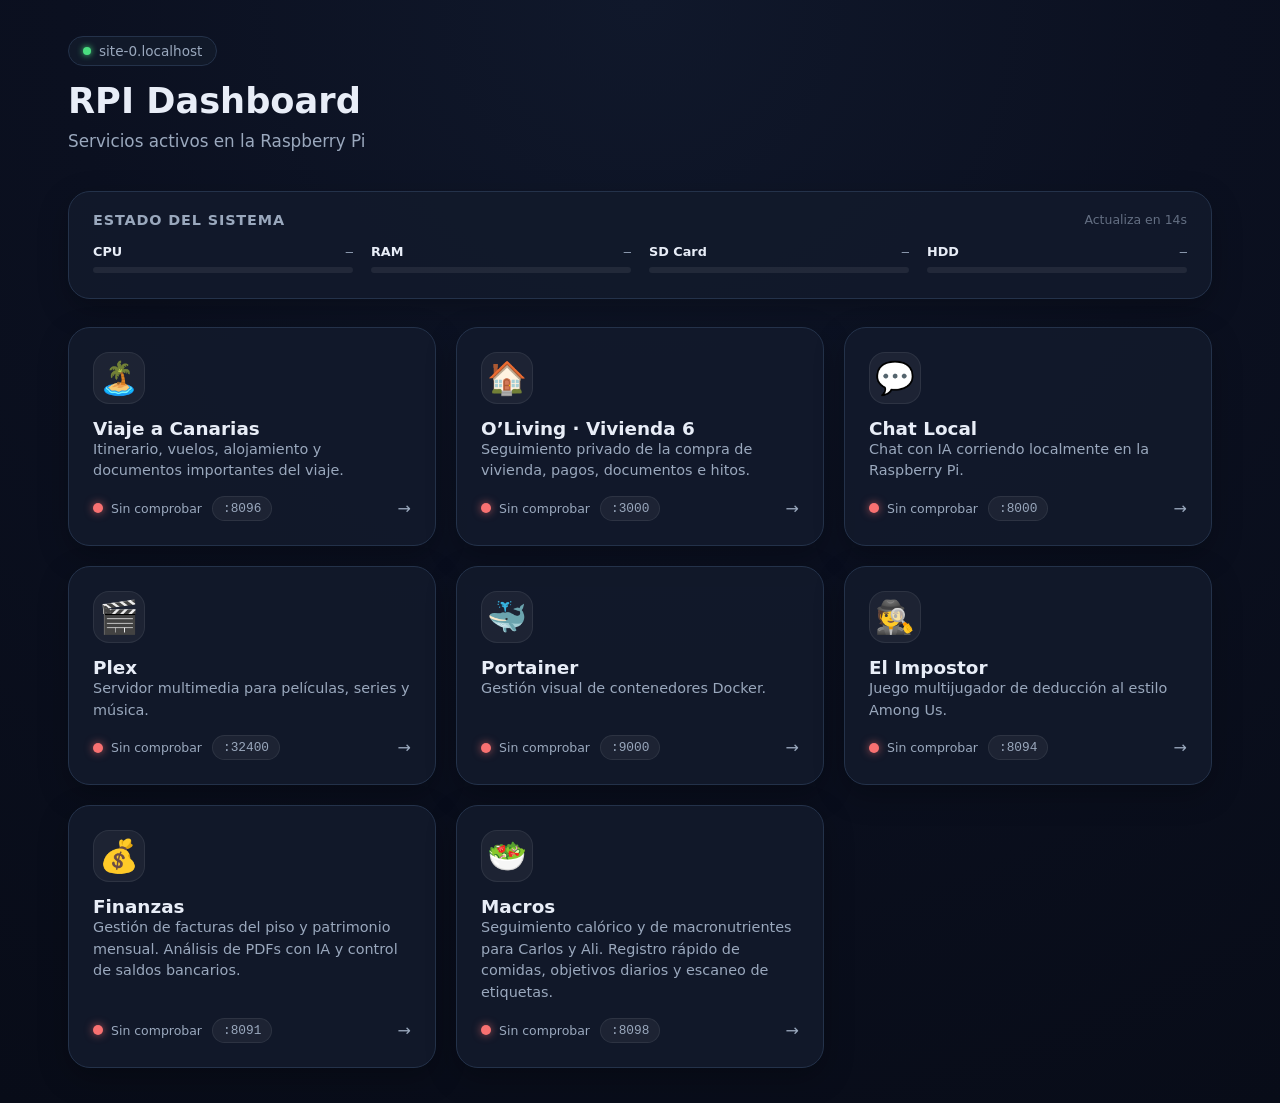
==== index.html @ f301beff "Serve GitHub Pages from root index" ====
<!DOCTYPE html>
<html lang="es">
<head>
    <meta charset="UTF-8">
    <meta name="viewport" content="width=device-width, initial-scale=1.0">
    <meta name="description" content="Panel de servicios de Raspberry Pi">
    <title>RPI Dashboard</title>
    <style>
        * { box-sizing: border-box; margin: 0; padding: 0; }

        :root {
            --bg: #0b1020;
            --panel: #121a2b;
            --border: #24324a;
            --text: #e8edf7;
            --muted: #9aa8bd;
            --shadow: 0 10px 30px rgba(0,0,0,0.25);
            --hover-border: #3d5a80;
        }

        html, body {
            min-height: 100vh;
            background: radial-gradient(circle at top, #10182b 0%, #0b1020 45%, #080c18 100%);
            color: var(--text);
            font-family: Inter, system-ui, -apple-system, BlinkMacSystemFont, "Segoe UI", sans-serif;
        }

        .container {
            max-width: 1200px;
            margin: 0 auto;
            padding: 36px 28px;
        }

        header {
            margin-bottom: 40px;
        }

        header h1 {
            font-size: 2.2rem;
            line-height: 1.1;
        }

        header p {
            margin-top: 10px;
            color: var(--muted);
            font-size: 1.05rem;
        }

        .rpi-badge {
            display: inline-flex;
            align-items: center;
            gap: 8px;
            margin-bottom: 16px;
            background: rgba(18,26,43,0.9);
            border: 1px solid var(--border);
            border-radius: 999px;
            padding: 6px 14px;
            font-size: 0.85rem;
            color: var(--muted);
        }

        .dot {
            width: 8px;
            height: 8px;
            border-radius: 50%;
            background: #4ade80;
            box-shadow: 0 0 6px #4ade80;
        }

        .grid {
            display: grid;
            grid-template-columns: repeat(3, 1fr);
            gap: 20px;
        }

        a.card {
            display: flex;
            flex-direction: column;
            gap: 14px;
            padding: 24px;
            background: rgba(18,26,43,0.92);
            border: 1px solid var(--border);
            border-radius: 22px;
            box-shadow: var(--shadow);
            text-decoration: none;
            color: inherit;
            transition: border-color 0.2s ease, transform 0.15s ease, box-shadow 0.2s ease;
        }

        a.card:hover {
            border-color: var(--hover-border);
            transform: translateY(-3px);
            box-shadow: 0 16px 40px rgba(0,0,0,0.35);
        }

        .card-icon {
            font-size: 2rem;
            width: 52px;
            height: 52px;
            display: flex;
            align-items: center;
            justify-content: center;
            border-radius: 16px;
            background: rgba(255,255,255,0.05);
            border: 1px solid rgba(255,255,255,0.07);
        }

        .card-title {
            font-size: 1.15rem;
            font-weight: 700;
        }

        .card-desc {
            font-size: 0.9rem;
            color: var(--muted);
            line-height: 1.5;
        }

        .card-footer {
            margin-top: auto;
            display: flex;
            align-items: center;
            justify-content: space-between;
        }

        .card-meta {
            display: flex;
            align-items: center;
            gap: 10px;
        }

        .service-status {
            display: inline-flex;
            align-items: center;
            gap: 8px;
            font-size: 0.78rem;
            color: var(--muted);
        }

        .service-status-dot {
            width: 10px;
            height: 10px;
            border-radius: 50%;
            background: #f87171;
            box-shadow: 0 0 8px rgba(248,113,113,0.7);
            transition: background 0.2s ease, box-shadow 0.2s ease;
        }

        .service-status.running .service-status-dot {
            background: #4ade80;
            box-shadow: 0 0 8px rgba(74,222,128,0.75);
        }

        .service-status.running .service-status-text {
            color: #b9fbcf;
        }

        .port {
            font-size: 0.8rem;
            color: var(--muted);
            background: rgba(255,255,255,0.05);
            border: 1px solid rgba(255,255,255,0.07);
            border-radius: 999px;
            padding: 4px 10px;
            font-family: monospace;
        }

        .arrow {
            color: var(--muted);
            font-size: 1rem;
            transition: transform 0.2s ease, color 0.2s ease;
        }

        a.card:hover .arrow {
            transform: translateX(4px);
            color: var(--text);
        }

        @media (max-width: 900px) {
            .grid { grid-template-columns: repeat(2, 1fr); }
        }

        @media (max-width: 560px) {
            .grid { grid-template-columns: 1fr; }
            .container { padding: 20px 16px; }
        }

        /* ── System monitor ── */
        .monitor {
            background: rgba(18,26,43,0.92);
            border: 1px solid var(--border);
            border-radius: 22px;
            padding: 20px 24px;
            margin-bottom: 28px;
            box-shadow: var(--shadow);
        }

        .monitor-header {
            display: flex;
            align-items: center;
            justify-content: space-between;
            margin-bottom: 16px;
        }

        .monitor-title {
            font-size: 0.9rem;
            font-weight: 600;
            color: var(--muted);
            text-transform: uppercase;
            letter-spacing: 0.06em;
        }

        .monitor-refresh {
            font-size: 0.78rem;
            color: var(--muted);
            opacity: 0.6;
        }

        .monitor-grid {
            display: grid;
            grid-template-columns: repeat(4, 1fr);
            gap: 18px;
        }

        @media (max-width: 900px) {
            .monitor-grid { grid-template-columns: repeat(2, 1fr); }
        }

        @media (max-width: 560px) {
            .monitor-grid { grid-template-columns: 1fr; }
        }

        .metric-label {
            display: flex;
            justify-content: space-between;
            align-items: baseline;
            font-size: 0.8rem;
            color: var(--muted);
            margin-bottom: 7px;
        }

        .metric-name {
            font-weight: 600;
            color: var(--text);
        }

        .metric-value {
            font-size: 0.75rem;
            font-family: monospace;
            color: var(--muted);
        }

        .bar {
            height: 6px;
            background: rgba(255,255,255,0.07);
            border-radius: 999px;
            overflow: hidden;
        }

        .bar-fill {
            height: 100%;
            width: 0%;
            border-radius: 999px;
            background: #4ade80;
            transition: width 0.6s ease, background 0.4s ease;
        }

        .metric-sub {
            font-size: 0.72rem;
            color: var(--muted);
            opacity: 0.55;
            margin-top: 5px;
            font-family: monospace;
        }
    </style>
</head>
<body>
<div class="container">

    <header>
        <div class="rpi-badge">
            <span class="dot"></span>
            192.168.0.87
        </div>
        <h1>RPI Dashboard</h1>
        <p>Servicios activos en la Raspberry Pi</p>
    </header>

    <section class="monitor">
        <div class="monitor-header">
            <span class="monitor-title">Estado del sistema</span>
            <span class="monitor-refresh" id="refreshLabel">Cargando…</span>
        </div>
        <div class="monitor-grid">
            <div class="metric">
                <div class="metric-label">
                    <span class="metric-name">CPU</span>
                    <span class="metric-value" id="cpuVal">—</span>
                </div>
                <div class="bar"><div class="bar-fill" id="cpuBar"></div></div>
            </div>
            <div class="metric">
                <div class="metric-label">
                    <span class="metric-name">RAM</span>
                    <span class="metric-value" id="ramVal">—</span>
                </div>
                <div class="bar"><div class="bar-fill" id="ramBar"></div></div>
                <div class="metric-sub" id="ramSub"></div>
            </div>
            <div class="metric">
                <div class="metric-label">
                    <span class="metric-name">SD Card</span>
                    <span class="metric-value" id="sdVal">—</span>
                </div>
                <div class="bar"><div class="bar-fill" id="sdBar"></div></div>
                <div class="metric-sub" id="sdSub"></div>
            </div>
            <div class="metric">
                <div class="metric-label">
                    <span class="metric-name">HDD</span>
                    <span class="metric-value" id="hddVal">—</span>
                </div>
                <div class="bar"><div class="bar-fill" id="hddBar"></div></div>
                <div class="metric-sub" id="hddSub"></div>
            </div>
        </div>
    </section>

    <div class="grid">

        <a class="card" href="http://192.168.0.87:8096" target="_blank" rel="noopener" data-service="canarias-viaje">
            <div class="card-icon">🏝️</div>
            <div>
                <div class="card-title">Viaje a Canarias</div>
                <div class="card-desc">Itinerario, vuelos, alojamiento y documentos importantes del viaje.</div>
            </div>
            <div class="card-footer">
                <div class="card-meta">
                    <span class="service-status" data-service-indicator>
                        <span class="service-status-dot"></span>
                        <span class="service-status-text">Sin comprobar</span>
                    </span>
                    <span class="port">:8096</span>
                </div>
                <span class="arrow">→</span>
            </div>
        </a>

        <a class="card" href="http://192.168.0.87:3000" target="_blank" rel="noopener" data-service="tracking-casa">
            <div class="card-icon">🏠</div>
            <div>
                <div class="card-title">O’Living · Vivienda 6</div>
                <div class="card-desc">Seguimiento privado de la compra de vivienda, pagos, documentos e hitos.</div>
            </div>
            <div class="card-footer">
                <div class="card-meta">
                    <span class="service-status" data-service-indicator>
                        <span class="service-status-dot"></span>
                        <span class="service-status-text">Sin comprobar</span>
                    </span>
                    <span class="port">:3000</span>
                </div>
                <span class="arrow">→</span>
            </div>
        </a>

<a class="card" href="http://192.168.0.87:8000" target="_blank" rel="noopener" data-service="chat-local">
            <div class="card-icon">💬</div>
            <div>
                <div class="card-title">Chat Local</div>
                <div class="card-desc">Chat con IA corriendo localmente en la Raspberry Pi.</div>
            </div>
            <div class="card-footer">
                <div class="card-meta">
                    <span class="service-status" data-service-indicator>
                        <span class="service-status-dot"></span>
                        <span class="service-status-text">Sin comprobar</span>
                    </span>
                    <span class="port">:8000</span>
                </div>
                <span class="arrow">→</span>
            </div>
        </a>

        <a class="card" href="http://192.168.0.87:32400/web" target="_blank" rel="noopener" data-service="plex">
            <div class="card-icon">🎬</div>
            <div>
                <div class="card-title">Plex</div>
                <div class="card-desc">Servidor multimedia para películas, series y música.</div>
            </div>
            <div class="card-footer">
                <div class="card-meta">
                    <span class="service-status" data-service-indicator>
                        <span class="service-status-dot"></span>
                        <span class="service-status-text">Sin comprobar</span>
                    </span>
                    <span class="port">:32400</span>
                </div>
                <span class="arrow">→</span>
            </div>
        </a>

        <a class="card" href="http://192.168.0.87:9000" target="_blank" rel="noopener" data-service="portainer">
            <div class="card-icon">🐳</div>
            <div>
                <div class="card-title">Portainer</div>
                <div class="card-desc">Gestión visual de contenedores Docker.</div>
            </div>
            <div class="card-footer">
                <div class="card-meta">
                    <span class="service-status" data-service-indicator>
                        <span class="service-status-dot"></span>
                        <span class="service-status-text">Sin comprobar</span>
                    </span>
                    <span class="port">:9000</span>
                </div>
                <span class="arrow">→</span>
            </div>
        </a>

        <a class="card" href="http://192.168.0.87:8094" target="_blank" rel="noopener" data-service="impostor">
            <div class="card-icon">🕵️</div>
            <div>
                <div class="card-title">El Impostor</div>
                <div class="card-desc">Juego multijugador de deducción al estilo Among Us.</div>
            </div>
            <div class="card-footer">
                <div class="card-meta">
                    <span class="service-status" data-service-indicator>
                        <span class="service-status-dot"></span>
                        <span class="service-status-text">Sin comprobar</span>
                    </span>
                    <span class="port">:8094</span>
                </div>
                <span class="arrow">→</span>
            </div>
        </a>

        <a class="card" href="http://192.168.0.87:8091" target="_blank" rel="noopener" data-service="finanzas">
            <div class="card-icon">💰</div>
            <div>
                <div class="card-title">Finanzas</div>
                <div class="card-desc">Gestión de facturas del piso y patrimonio mensual. Análisis de PDFs con IA y control de saldos bancarios.</div>
            </div>
            <div class="card-footer">
                <div class="card-meta">
                    <span class="service-status" data-service-indicator>
                        <span class="service-status-dot"></span>
                        <span class="service-status-text">Sin comprobar</span>
                    </span>
                    <span class="port">:8091</span>
                </div>
                <span class="arrow">→</span>
            </div>
        </a>

        <a class="card" href="http://192.168.0.87:8098" target="_blank" rel="noopener" data-service="macros">
            <div class="card-icon">🥗</div>
            <div>
                <div class="card-title">Macros</div>
                <div class="card-desc">Seguimiento calórico y de macronutrientes para Carlos y Ali. Registro rápido de comidas, objetivos diarios y escaneo de etiquetas.</div>
            </div>
            <div class="card-footer">
                <div class="card-meta">
                    <span class="service-status" data-service-indicator>
                        <span class="service-status-dot"></span>
                        <span class="service-status-text">Sin comprobar</span>
                    </span>
                    <span class="port">:8098</span>
                </div>
                <span class="arrow">→</span>
            </div>
        </a>

    </div>
</div>

<script>
    // Los href de las tarjetas llevan la IP local fija; al entrar por otro host
    // (Tailscale 100.x, *.ts.net, dominio local) se reescriben con ese host
    // para que los enlaces funcionen también desde fuera de casa.
    const LOCAL_IP = '192.168.0.87';
    if (location.hostname !== LOCAL_IP) {
        document.querySelectorAll('a.card[href*="' + LOCAL_IP + '"]').forEach(a => {
            const url = new URL(a.href);
            url.hostname = location.hostname;
            a.href = url.toString();
        });
        const badge = document.querySelector('.rpi-badge');
        if (badge) badge.lastChild.textContent = '\n            ' + location.hostname + '\n        ';
    }

    const INTERVAL = 15000;
    let countdown = INTERVAL / 1000;

    function fmt(bytes) {
        const gb = bytes / 1073741824;
        return gb >= 1 ? gb.toFixed(1) + ' GB' : (bytes / 1048576).toFixed(0) + ' MB';
    }

    function color(pct) {
        if (pct >= 85) return '#f87171';
        if (pct >= 65) return '#fbbf24';
        return '#4ade80';
    }

    function setBar(barId, pct) {
        const el = document.getElementById(barId);
        el.style.width = pct + '%';
        el.style.background = color(pct);
    }

    function setText(id, text) {
        document.getElementById(id).textContent = text;
    }

    function setServiceStatuses(services) {
        document.querySelectorAll('[data-service]').forEach(card => {
            const serviceName = card.dataset.service;
            const indicator = card.querySelector('[data-service-indicator]');
            const text = indicator.querySelector('.service-status-text');
            const state = services?.[serviceName];

            indicator.classList.remove('running');

            if (!state || !state.available) {
                text.textContent = 'No desplegado';
                return;
            }

            if (state.running) {
                indicator.classList.add('running');
                text.textContent = 'Activo';
            } else {
                text.textContent = 'Parado';
            }
        });
    }

    async function fetchMetrics() {
        try {
            const res = await fetch('/api/metrics');
            if (!res.ok) throw new Error('HTTP ' + res.status);
            const d = await res.json();

            setBar('cpuBar', d.cpu_percent);
            setText('cpuVal', d.cpu_percent.toFixed(1) + '%');

            setBar('ramBar', d.ram.percent);
            setText('ramVal', d.ram.percent.toFixed(1) + '%');
            setText('ramSub', fmt(d.ram.used) + ' / ' + fmt(d.ram.total));

            setBar('sdBar', d.disk_sd.percent);
            setText('sdVal', d.disk_sd.percent.toFixed(1) + '%');
            setText('sdSub', fmt(d.disk_sd.used) + ' / ' + fmt(d.disk_sd.total));

            if (d.disk_hdd) {
                setBar('hddBar', d.disk_hdd.percent);
                setText('hddVal', d.disk_hdd.percent.toFixed(1) + '%');
                setText('hddSub', fmt(d.disk_hdd.used) + ' / ' + fmt(d.disk_hdd.total));
            } else {
                setText('hddVal', 'N/A');
            }

            setServiceStatuses(d.services);

            countdown = INTERVAL / 1000;
        } catch (e) {
            setText('refreshLabel', 'Error al obtener métricas');
        }
    }

    fetchMetrics();
    setInterval(fetchMetrics, INTERVAL);

    setInterval(() => {
        if (countdown > 0) {
            countdown--;
            document.getElementById('refreshLabel').textContent =
                'Actualiza en ' + countdown + 's';
        }
    }, 1000);
</script>
</body>
</html>
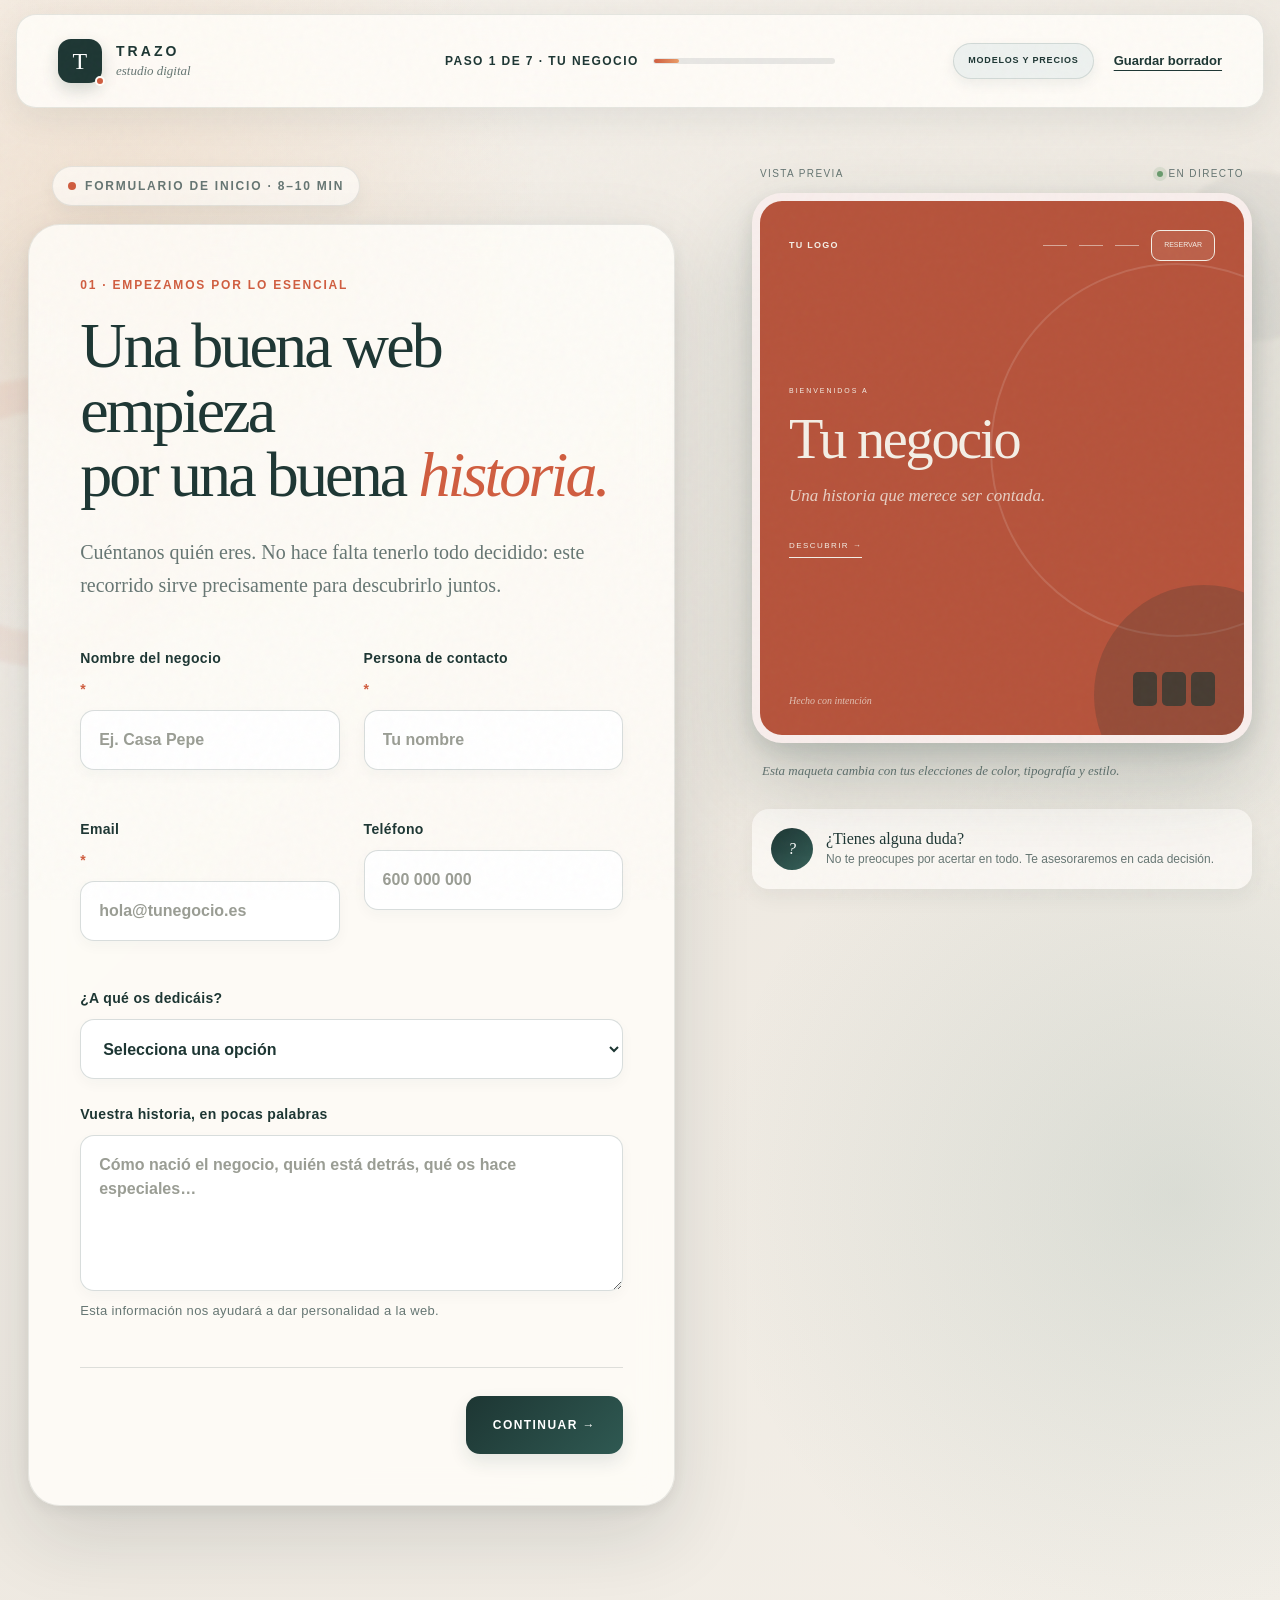
==== commit 63cc350d: "Publica formulario Trazo para GitHub Pages" ====
--- a/index.html
+++ b/index.html
@@ -1,585 +1,284 @@
-<!DOCTYPE html>
+<!doctype html>
 <html lang="es">
-<head>
-    <meta charset="UTF-8">
-    <meta name="viewport" content="width=device-width, initial-scale=1.0">
-    <meta name="description" content="Panel de servicios de Raspberry Pi">
-    <title>RPI Dashboard</title>
-    <style>
-        * { box-sizing: border-box; margin: 0; padding: 0; }
-
-        :root {
-            --bg: #0b1020;
-            --panel: #121a2b;
-            --border: #24324a;
-            --text: #e8edf7;
-            --muted: #9aa8bd;
-            --shadow: 0 10px 30px rgba(0,0,0,0.25);
-            --hover-border: #3d5a80;
-        }
-
-        html, body {
-            min-height: 100vh;
-            background: radial-gradient(circle at top, #10182b 0%, #0b1020 45%, #080c18 100%);
-            color: var(--text);
-            font-family: Inter, system-ui, -apple-system, BlinkMacSystemFont, "Segoe UI", sans-serif;
-        }
-
-        .container {
-            max-width: 1200px;
-            margin: 0 auto;
-            padding: 36px 28px;
-        }
-
-        header {
-            margin-bottom: 40px;
-        }
-
-        header h1 {
-            font-size: 2.2rem;
-            line-height: 1.1;
-        }
-
-        header p {
-            margin-top: 10px;
-            color: var(--muted);
-            font-size: 1.05rem;
-        }
-
-        .rpi-badge {
-            display: inline-flex;
-            align-items: center;
-            gap: 8px;
-            margin-bottom: 16px;
-            background: rgba(18,26,43,0.9);
-            border: 1px solid var(--border);
-            border-radius: 999px;
-            padding: 6px 14px;
-            font-size: 0.85rem;
-            color: var(--muted);
-        }
-
-        .dot {
-            width: 8px;
-            height: 8px;
-            border-radius: 50%;
-            background: #4ade80;
-            box-shadow: 0 0 6px #4ade80;
-        }
-
-        .grid {
-            display: grid;
-            grid-template-columns: repeat(3, 1fr);
-            gap: 20px;
-        }
-
-        a.card {
-            display: flex;
-            flex-direction: column;
-            gap: 14px;
-            padding: 24px;
-            background: rgba(18,26,43,0.92);
-            border: 1px solid var(--border);
-            border-radius: 22px;
-            box-shadow: var(--shadow);
-            text-decoration: none;
-            color: inherit;
-            transition: border-color 0.2s ease, transform 0.15s ease, box-shadow 0.2s ease;
-        }
-
-        a.card:hover {
-            border-color: var(--hover-border);
-            transform: translateY(-3px);
-            box-shadow: 0 16px 40px rgba(0,0,0,0.35);
-        }
-
-        .card-icon {
-            font-size: 2rem;
-            width: 52px;
-            height: 52px;
-            display: flex;
-            align-items: center;
-            justify-content: center;
-            border-radius: 16px;
-            background: rgba(255,255,255,0.05);
-            border: 1px solid rgba(255,255,255,0.07);
-        }
-
-        .card-title {
-            font-size: 1.15rem;
-            font-weight: 700;
-        }
-
-        .card-desc {
-            font-size: 0.9rem;
-            color: var(--muted);
-            line-height: 1.5;
-        }
-
-        .card-footer {
-            margin-top: auto;
-            display: flex;
-            align-items: center;
-            justify-content: space-between;
-        }
-
-        .card-meta {
-            display: flex;
-            align-items: center;
-            gap: 10px;
-        }
-
-        .service-status {
-            display: inline-flex;
-            align-items: center;
-            gap: 8px;
-            font-size: 0.78rem;
-            color: var(--muted);
-        }
-
-        .service-status-dot {
-            width: 10px;
-            height: 10px;
-            border-radius: 50%;
-            background: #f87171;
-            box-shadow: 0 0 8px rgba(248,113,113,0.7);
-            transition: background 0.2s ease, box-shadow 0.2s ease;
-        }
-
-        .service-status.running .service-status-dot {
-            background: #4ade80;
-            box-shadow: 0 0 8px rgba(74,222,128,0.75);
-        }
-
-        .service-status.running .service-status-text {
-            color: #b9fbcf;
-        }
-
-        .port {
-            font-size: 0.8rem;
-            color: var(--muted);
-            background: rgba(255,255,255,0.05);
-            border: 1px solid rgba(255,255,255,0.07);
-            border-radius: 999px;
-            padding: 4px 10px;
-            font-family: monospace;
-        }
-
-        .arrow {
-            color: var(--muted);
-            font-size: 1rem;
-            transition: transform 0.2s ease, color 0.2s ease;
-        }
-
-        a.card:hover .arrow {
-            transform: translateX(4px);
-            color: var(--text);
-        }
-
-        @media (max-width: 900px) {
-            .grid { grid-template-columns: repeat(2, 1fr); }
-        }
-
-        @media (max-width: 560px) {
-            .grid { grid-template-columns: 1fr; }
-            .container { padding: 20px 16px; }
-        }
-
-        /* ── System monitor ── */
-        .monitor {
-            background: rgba(18,26,43,0.92);
-            border: 1px solid var(--border);
-            border-radius: 22px;
-            padding: 20px 24px;
-            margin-bottom: 28px;
-            box-shadow: var(--shadow);
-        }
-
-        .monitor-header {
-            display: flex;
-            align-items: center;
-            justify-content: space-between;
-            margin-bottom: 16px;
-        }
-
-        .monitor-title {
-            font-size: 0.9rem;
-            font-weight: 600;
-            color: var(--muted);
-            text-transform: uppercase;
-            letter-spacing: 0.06em;
-        }
-
-        .monitor-refresh {
-            font-size: 0.78rem;
-            color: var(--muted);
-            opacity: 0.6;
-        }
-
-        .monitor-grid {
-            display: grid;
-            grid-template-columns: repeat(4, 1fr);
-            gap: 18px;
-        }
-
-        @media (max-width: 900px) {
-            .monitor-grid { grid-template-columns: repeat(2, 1fr); }
-        }
-
-        @media (max-width: 560px) {
-            .monitor-grid { grid-template-columns: 1fr; }
-        }
-
-        .metric-label {
-            display: flex;
-            justify-content: space-between;
-            align-items: baseline;
-            font-size: 0.8rem;
-            color: var(--muted);
-            margin-bottom: 7px;
-        }
-
-        .metric-name {
-            font-weight: 600;
-            color: var(--text);
-        }
-
-        .metric-value {
-            font-size: 0.75rem;
-            font-family: monospace;
-            color: var(--muted);
-        }
-
-        .bar {
-            height: 6px;
-            background: rgba(255,255,255,0.07);
-            border-radius: 999px;
-            overflow: hidden;
-        }
-
-        .bar-fill {
-            height: 100%;
-            width: 0%;
-            border-radius: 999px;
-            background: #4ade80;
-            transition: width 0.6s ease, background 0.4s ease;
-        }
-
-        .metric-sub {
-            font-size: 0.72rem;
-            color: var(--muted);
-            opacity: 0.55;
-            margin-top: 5px;
-            font-family: monospace;
-        }
-    </style>
-</head>
-<body>
-<div class="container">
-
-    <header>
-        <div class="rpi-badge">
-            <span class="dot"></span>
-            192.168.0.87
-        </div>
-        <h1>RPI Dashboard</h1>
-        <p>Servicios activos en la Raspberry Pi</p>
+  <head>
+    <meta charset="utf-8" />
+    <meta name="viewport" content="width=device-width, initial-scale=1" />
+    <meta name="theme-color" content="#f4efe6" />
+    <title>Cuéntanos tu idea — Formulario de inicio</title>
+    <meta name="description" content="Un breve recorrido para definir juntos la web de tu negocio." />
+    <link rel="icon" href="./assets/favicon.svg" type="image/svg+xml" />
+    <link rel="stylesheet" href="./assets/styles.css" />
+  </head>
+  <body data-submit-endpoint="">
+    <div class="paper-grain" aria-hidden="true"></div>
+    <header class="topbar">
+      <a class="brand" href="./" aria-label="Trazo, inicio">
+        <span class="brand-mark">T<span></span></span>
+        <span><strong>TRAZO</strong><small>estudio digital</small></span>
+      </a>
+      <div class="top-progress" aria-label="Progreso del formulario">
+        <span id="progressLabel">Paso 1 de 7</span>
+        <div class="progress-track"><span id="progressBar"></span></div>
+      </div>
+      <div class="top-actions">
+        <a class="models-link" href="./modelos/" target="_blank" rel="noopener">Modelos y precios</a>
+        <button class="text-button" id="saveDraft" type="button">Guardar borrador</button>
+      </div>
     </header>
 
-    <section class="monitor">
-        <div class="monitor-header">
-            <span class="monitor-title">Estado del sistema</span>
-            <span class="monitor-refresh" id="refreshLabel">Cargando…</span>
-        </div>
-        <div class="monitor-grid">
-            <div class="metric">
-                <div class="metric-label">
-                    <span class="metric-name">CPU</span>
-                    <span class="metric-value" id="cpuVal">—</span>
-                </div>
-                <div class="bar"><div class="bar-fill" id="cpuBar"></div></div>
+    <main class="shell">
+      <section class="form-column">
+        <div class="intro-tag"><i></i> Formulario de inicio · 8–10 min</div>
+        <form id="briefForm" novalidate>
+          <section class="step active" data-step="0" data-name="Tu negocio">
+            <p class="eyebrow">01 · Empezamos por lo esencial</p>
+            <h1>Una buena web empieza<br />por una buena <em>historia.</em></h1>
+            <p class="lead">Cuéntanos quién eres. No hace falta tenerlo todo decidido: este recorrido sirve precisamente para descubrirlo juntos.</p>
+
+            <div class="field-grid two">
+              <label class="field">Nombre del negocio <b>*</b>
+                <input name="businessName" autocomplete="organization" required placeholder="Ej. Casa Pepe" />
+              </label>
+              <label class="field">Persona de contacto <b>*</b>
+                <input name="contactName" autocomplete="name" required placeholder="Tu nombre" />
+              </label>
+              <label class="field">Email <b>*</b>
+                <input name="email" type="email" autocomplete="email" required placeholder="hola@tunegocio.es" />
+              </label>
+              <label class="field">Teléfono
+                <input name="phone" type="tel" autocomplete="tel" placeholder="600 000 000" />
+              </label>
             </div>
-            <div class="metric">
-                <div class="metric-label">
-                    <span class="metric-name">RAM</span>
-                    <span class="metric-value" id="ramVal">—</span>
-                </div>
-                <div class="bar"><div class="bar-fill" id="ramBar"></div></div>
-                <div class="metric-sub" id="ramSub"></div>
+            <label class="field">¿A qué os dedicáis?
+              <select name="businessType">
+                <option value="">Selecciona una opción</option>
+                <option>Restaurante o bar</option><option>Comercio</option><option>Servicios profesionales</option>
+                <option>Alojamiento o turismo</option><option>Salud y bienestar</option><option>Otro</option>
+              </select>
+            </label>
+            <label class="field">Vuestra historia, en pocas palabras
+              <textarea name="story" rows="5" placeholder="Cómo nació el negocio, quién está detrás, qué os hace especiales…"></textarea>
+              <small>Esta información nos ayudará a dar personalidad a la web.</small>
+            </label>
+          </section>
+
+          <section class="step" data-step="1" data-name="Identidad">
+            <p class="eyebrow">02 · Identidad visual</p>
+            <h2>Que se vea tan vuestro<br />como se <em>siente.</em></h2>
+            <p class="lead">Partimos de lo que ya tenéis o creamos una identidad desde cero.</p>
+
+            <fieldset>
+              <legend>¿Tenéis logo?</legend>
+              <div class="choice-grid three">
+                <label class="choice-card"><input type="radio" name="logoStatus" value="Sí, ya tenemos logo" /><span class="choice-index">A</span><strong>Sí, ya lo tenemos</strong><small>Os enviaremos los archivos</small></label>
+                <label class="choice-card"><input type="radio" name="logoStatus" value="Necesitamos uno a medida" /><span class="choice-index">B</span><strong>Necesitamos uno</strong><small>Queremos hacerlo a medida</small></label>
+                <label class="choice-card"><input type="radio" name="logoStatus" value="No estamos seguros" /><span class="choice-index">C</span><strong>No lo sabemos</strong><small>Preferimos asesoramiento</small></label>
+              </div>
+            </fieldset>
+            <label class="upload-box" for="logoFiles">
+              <span class="upload-symbol">↥</span>
+              <span><strong>Arrastra o selecciona tu logo</strong><small>PNG, JPG, SVG o PDF · máx. 10 MB</small></span>
+              <input id="logoFiles" name="logoFiles" type="file" accept=".png,.jpg,.jpeg,.webp,.svg,.pdf" multiple />
+            </label>
+            <div class="file-list" id="logoFileList"></div>
+
+            <fieldset>
+              <legend>¿Cómo elegimos los colores?</legend>
+              <div class="choice-grid three compact">
+                <label class="choice-card palette-choice"><input type="radio" name="paletteMode" value="Usar los colores del negocio" /><span class="palette-dots"><i class="terracotta"></i><i class="ink"></i><i class="cream"></i></span><strong>Los que ya usamos</strong></label>
+                <label class="choice-card palette-choice"><input type="radio" name="paletteMode" value="Crear una paleta nueva" /><span class="palette-dots"><i class="olive"></i><i class="peach"></i><i class="sand"></i></span><strong>Una paleta nueva</strong></label>
+                <label class="choice-card palette-choice"><input type="radio" name="paletteMode" value="Necesitamos asesoramiento" /><span class="palette-dots"><i class="blue"></i><i class="sky"></i><i class="white"></i></span><strong>Quiero asesoramiento</strong></label>
+              </div>
+            </fieldset>
+            <div class="color-row">
+              <label>Color principal <input type="color" name="primaryColor" value="#b6533b" /></label>
+              <label>Color secundario <input type="color" name="secondaryColor" value="#25352f" /></label>
+              <span class="hint">Puedes probarlos ahora; luego los afinaremos juntos.</span>
             </div>
-            <div class="metric">
-                <div class="metric-label">
-                    <span class="metric-name">SD Card</span>
-                    <span class="metric-value" id="sdVal">—</span>
-                </div>
-                <div class="bar"><div class="bar-fill" id="sdBar"></div></div>
-                <div class="metric-sub" id="sdSub"></div>
+          </section>
+
+          <section class="step" data-step="2" data-name="Estilo">
+            <p class="eyebrow">03 · Dirección creativa</p>
+            <h2>¿Qué estilo habla<br />vuestro <em>idioma?</em></h2>
+            <p class="lead">Elige hasta tres. Puedes mezclar: “moderna y cálida” es una dirección estupenda.</p>
+            <fieldset>
+              <legend class="sr-only">Estilos visuales</legend>
+              <div class="style-grid" id="styleGrid">
+                <label class="style-card modern"><input type="checkbox" name="styles" value="Moderna" /><span class="style-art"><i></i><b></b></span><strong>Moderna</strong><small>Limpia, actual, dinámica</small></label>
+                <label class="style-card elegant"><input type="checkbox" name="styles" value="Elegante" /><span class="style-art"><i>Ag</i></span><strong>Elegante</strong><small>Refinada, serena, cuidada</small></label>
+                <label class="style-card classic"><input type="checkbox" name="styles" value="Clásica" /><span class="style-art"><i>EST.</i><b>1998</b></span><strong>Clásica</strong><small>Tradición y confianza</small></label>
+                <label class="style-card minimal"><input type="checkbox" name="styles" value="Minimalista" /><span class="style-art"><i></i></span><strong>Minimalista</strong><small>Esencial, aireada, precisa</small></label>
+                <label class="style-card casual"><input type="checkbox" name="styles" value="Informal" /><span class="style-art"><i>¡hola!</i></span><strong>Informal</strong><small>Cercana, alegre, espontánea</small></label>
+                <label class="style-card rustic"><input type="checkbox" name="styles" value="Artesanal" /><span class="style-art"><i>hecho</i><b>a mano</b></span><strong>Artesanal</strong><small>Natural, humana, auténtica</small></label>
+              </div>
+            </fieldset>
+            <label class="field">¿Tienes webs de referencia?
+              <textarea name="references" rows="4" placeholder="Pega aquí enlaces o cuéntanos qué te gusta de otras webs…"></textarea>
+            </label>
+            <fieldset>
+              <legend>Tipografía preferida</legend>
+              <div class="type-choices">
+                <label><input type="radio" name="typography" value="Con carácter / serif" /><span class="serif">Aa</span><strong>Con carácter</strong><small>Editorial y expresiva</small></label>
+                <label><input type="radio" name="typography" value="Limpia / sans serif" /><span class="sans">Aa</span><strong>Limpia</strong><small>Actual y directa</small></label>
+                <label><input type="radio" name="typography" value="Manuscrita / cercana" /><span class="script">Aa</span><strong>Manuscrita</strong><small>Cercana y personal</small></label>
+                <label><input type="radio" name="typography" value="Prefiero asesoramiento" /><span class="mixed">A<span>a</span></span><strong>Asesoradme</strong><small>Elegiremos la adecuada</small></label>
+              </div>
+            </fieldset>
+          </section>
+
+          <section class="step" data-step="3" data-name="Contenido">
+            <p class="eyebrow">04 · Arquitectura de la web</p>
+            <h2>¿Qué espacios necesita<br />vuestra <em>web?</em></h2>
+            <p class="lead">Selecciona todos los que puedan ser útiles. Después ordenaremos y simplificaremos la estructura.</p>
+            <fieldset>
+              <legend>Secciones principales</legend>
+              <div class="check-list" id="sectionsList">
+                <label><input type="checkbox" name="sections" value="Inicio" checked /><span>Inicio</span><small>La puerta de entrada</small></label>
+                <label><input type="checkbox" name="sections" value="Quiénes somos" /><span>Quiénes somos</span><small>Historia y equipo</small></label>
+                <label><input type="checkbox" name="sections" value="Servicios" /><span>Servicios</span><small>Lo que ofrecéis</small></label>
+                <label><input type="checkbox" name="sections" value="Carta o menú" /><span>Carta o menú</span><small>Oferta gastronómica</small></label>
+                <label><input type="checkbox" name="sections" value="Catálogo de productos" /><span>Catálogo</span><small>Productos sin compra</small></label>
+                <label><input type="checkbox" name="sections" value="Tienda online" /><span>Tienda online</span><small>Venta y pagos</small></label>
+                <label><input type="checkbox" name="sections" value="Reservas" /><span>Reservas</span><small>Mesa, cita o estancia</small></label>
+                <label><input type="checkbox" name="sections" value="Pedidos online" /><span>Pedidos online</span><small>Recogida o reparto</small></label>
+                <label><input type="checkbox" name="sections" value="Galería de imágenes" /><span>Galería</span><small>Fotos del espacio</small></label>
+                <label><input type="checkbox" name="sections" value="Opiniones de clientes" /><span>Opiniones</span><small>Reseñas destacadas</small></label>
+                <label><input type="checkbox" name="sections" value="Promociones" /><span>Promociones</span><small>Ofertas puntuales</small></label>
+                <label><input type="checkbox" name="sections" value="Eventos" /><span>Eventos</span><small>Agenda y celebraciones</small></label>
+                <label><input type="checkbox" name="sections" value="Preguntas frecuentes" /><span>Preguntas frecuentes</span><small>Resolver dudas</small></label>
+                <label><input type="checkbox" name="sections" value="Blog o noticias" /><span>Blog o noticias</span><small>Contenido y novedades</small></label>
+                <label><input type="checkbox" name="sections" value="Contacto" checked /><span>Contacto</span><small>Mapa y datos</small></label>
+              </div>
+            </fieldset>
+
+            <fieldset>
+              <legend>Fotografías para la web</legend>
+              <div class="choice-grid three">
+                <label class="choice-card"><input type="radio" name="photosStatus" value="Tenemos fotos propias" /><span class="choice-index">01</span><strong>Tenemos fotos</strong><small>Listas para compartir</small></label>
+                <label class="choice-card"><input type="radio" name="photosStatus" value="Necesitamos nuevas fotos" /><span class="choice-index">02</span><strong>Necesitamos fotos</strong><small>Queremos orientación</small></label>
+                <label class="choice-card"><input type="radio" name="photosStatus" value="Mezclar propias y banco" /><span class="choice-index">03</span><strong>Una mezcla</strong><small>Propias y seleccionadas</small></label>
+              </div>
+            </fieldset>
+            <label class="upload-box" for="photoFiles">
+              <span class="upload-symbol">↥</span>
+              <span><strong>Comparte algunas fotos de referencia</strong><small>PNG, JPG o WEBP · varios archivos</small></span>
+              <input id="photoFiles" name="photoFiles" type="file" accept="image/png,image/jpeg,image/webp" multiple />
+            </label>
+            <div class="file-list" id="photoFileList"></div>
+          </section>
+
+          <section class="step" data-step="4" data-name="Funciones">
+            <p class="eyebrow">05 · Funcionalidades</p>
+            <h2>Todo lo que la web<br />puede hacer <em>por vosotros.</em></h2>
+            <p class="lead">Marca las herramientas que podrían facilitar el día a día de tu negocio.</p>
+            <fieldset>
+              <legend>Opciones para hostelería y comercios</legend>
+              <div class="feature-list">
+                <label><input type="checkbox" name="features" value="Carta digital" /><span><b>Carta digital</b><small>Menú fácil de actualizar</small></span></label>
+                <label><input type="checkbox" name="features" value="Carta mediante código QR" /><span><b>Código QR</b><small>Acceso directo desde mesa</small></span></label>
+                <label><input type="checkbox" name="features" value="Carta con precios" /><span><b>Precios visibles</b><small>Siempre claros y actuales</small></span></label>
+                <label><input type="checkbox" name="features" value="Información sobre alérgenos" /><span><b>Alérgenos</b><small>Información por producto</small></span></label>
+                <label><input type="checkbox" name="features" value="Filtros por tipo de plato" /><span><b>Filtros</b><small>Vegano, sin gluten, picante…</small></span></label>
+                <label><input type="checkbox" name="features" value="Promociones o menú del día" /><span><b>Menú del día</b><small>Promociones destacadas</small></span></label>
+                <label><input type="checkbox" name="features" value="Gestión de eventos" /><span><b>Gestión de eventos</b><small>Agenda o solicitudes</small></span></label>
+                <label><input type="checkbox" name="features" value="Bonos o tarjetas regalo" /><span><b>Bonos regalo</b><small>Venta de experiencias</small></span></label>
+              </div>
+            </fieldset>
+            <fieldset>
+              <legend>Redes sociales</legend>
+              <div class="social-grid">
+                <label class="field"><span>Instagram</span><input name="instagram" placeholder="@tunegocio" /></label>
+                <label class="field"><span>Facebook</span><input name="facebook" placeholder="facebook.com/…" /></label>
+                <label class="field"><span>TikTok</span><input name="tiktok" placeholder="@tunegocio" /></label>
+                <label class="field"><span>Otra</span><input name="otherSocial" placeholder="LinkedIn, YouTube…" /></label>
+              </div>
+            </fieldset>
+            <div class="included-note"><span>✓</span><p><strong>Diseño adaptado a móvil incluido</strong>La web se verá y funcionará perfectamente en teléfono, tablet y ordenador.</p></div>
+          </section>
+
+          <section class="step" data-step="5" data-name="Dominio y soporte">
+            <p class="eyebrow">06 · Puesta en marcha</p>
+            <h2>El nombre, la parte legal<br />y lo que viene <em>después.</em></h2>
+            <p class="lead">Nos ocupamos también de los detalles técnicos para que la web esté disponible 24/7.</p>
+
+            <fieldset>
+              <legend>Dirección de la web (dominio)</legend>
+              <div class="domain-box"><span>www.</span><input name="domain" aria-label="Dominio deseado" placeholder="restaurantecasapepe" /><span>.es</span></div>
+              <label class="inline-check"><input type="checkbox" name="domainHelp" value="Necesito ayuda para elegir el dominio" /><span>Necesito ayuda para elegir o comprobar el dominio</span></label>
+            </fieldset>
+            <fieldset>
+              <legend>Textos legales</legend>
+              <div class="choice-grid three compact">
+                <label class="choice-card"><input type="radio" name="legal" value="Necesito que preparéis los textos legales" /><span class="choice-index">A</span><strong>Preparadlos vosotros</strong><small>Aviso legal, privacidad y cookies</small></label>
+                <label class="choice-card"><input type="radio" name="legal" value="Ya tengo textos legales" /><span class="choice-index">B</span><strong>Ya los tengo</strong><small>Compartiré los documentos</small></label>
+                <label class="choice-card"><input type="radio" name="legal" value="Necesito asesoramiento legal" /><span class="choice-index">C</span><strong>No estoy seguro</strong><small>Revisamos qué necesitas</small></label>
+              </div>
+            </fieldset>
+            <fieldset>
+              <legend>Mantenimiento de la web</legend>
+              <div class="maintenance-options">
+                <label><input type="radio" name="maintenance" value="Mantenimiento continuo" /><span><b>Quiero mantenimiento continuo</b><small>Actualizaciones, copias de seguridad, soporte y pequeños cambios.</small></span><em>Recomendado</em></label>
+                <label><input type="radio" name="maintenance" value="Gestionaremos la web internamente" /><span><b>La gestionaremos nosotros</b><small>Necesitaremos acceso y una breve formación.</small></span></label>
+                <label><input type="radio" name="maintenance" value="Decidir más adelante" /><span><b>Lo decidiremos más adelante</b><small>Comentamos las opciones en la propuesta.</small></span></label>
+              </div>
+            </fieldset>
+          </section>
+
+          <section class="step" data-step="6" data-name="Últimos detalles">
+            <p class="eyebrow">07 · Últimos detalles</p>
+            <h2>Ya podemos imaginar<br />vuestra nueva <em>web.</em></h2>
+            <p class="lead">Solo falta cualquier detalle que quieras contarnos. Después revisaremos el formulario y nos pondremos en contacto.</p>
+            <div class="field-grid two">
+              <label class="field">¿Cuándo os gustaría publicarla?
+                <select name="timeline"><option value="">Sin fecha concreta</option><option>Lo antes posible</option><option>En 1–2 meses</option><option>En 3–6 meses</option><option>Más adelante</option></select>
+              </label>
+              <label class="field">Presupuesto orientativo
+                <select name="budget"><option value="">Prefiero comentarlo</option><option>Menos de 1.000 €</option><option>1.000–2.500 €</option><option>2.500–5.000 €</option><option>Más de 5.000 €</option></select>
+              </label>
             </div>
-            <div class="metric">
-                <div class="metric-label">
-                    <span class="metric-name">HDD</span>
-                    <span class="metric-value" id="hddVal">—</span>
-                </div>
-                <div class="bar"><div class="bar-fill" id="hddBar"></div></div>
-                <div class="metric-sub" id="hddSub"></div>
-            </div>
-        </div>
-    </section>
-
-    <div class="grid">
-
-        <a class="card" href="http://192.168.0.87:8096" target="_blank" rel="noopener" data-service="canarias-viaje">
-            <div class="card-icon">🏝️</div>
-            <div>
-                <div class="card-title">Viaje a Canarias</div>
-                <div class="card-desc">Itinerario, vuelos, alojamiento y documentos importantes del viaje.</div>
-            </div>
-            <div class="card-footer">
-                <div class="card-meta">
-                    <span class="service-status" data-service-indicator>
-                        <span class="service-status-dot"></span>
-                        <span class="service-status-text">Sin comprobar</span>
-                    </span>
-                    <span class="port">:8096</span>
-                </div>
-                <span class="arrow">→</span>
-            </div>
-        </a>
-
-        <a class="card" href="http://192.168.0.87:3000" target="_blank" rel="noopener" data-service="tracking-casa">
-            <div class="card-icon">🏠</div>
-            <div>
-                <div class="card-title">O’Living · Vivienda 6</div>
-                <div class="card-desc">Seguimiento privado de la compra de vivienda, pagos, documentos e hitos.</div>
-            </div>
-            <div class="card-footer">
-                <div class="card-meta">
-                    <span class="service-status" data-service-indicator>
-                        <span class="service-status-dot"></span>
-                        <span class="service-status-text">Sin comprobar</span>
-                    </span>
-                    <span class="port">:3000</span>
-                </div>
-                <span class="arrow">→</span>
-            </div>
-        </a>
-
-<a class="card" href="http://192.168.0.87:8000" target="_blank" rel="noopener" data-service="chat-local">
-            <div class="card-icon">💬</div>
-            <div>
-                <div class="card-title">Chat Local</div>
-                <div class="card-desc">Chat con IA corriendo localmente en la Raspberry Pi.</div>
-            </div>
-            <div class="card-footer">
-                <div class="card-meta">
-                    <span class="service-status" data-service-indicator>
-                        <span class="service-status-dot"></span>
-                        <span class="service-status-text">Sin comprobar</span>
-                    </span>
-                    <span class="port">:8000</span>
-                </div>
-                <span class="arrow">→</span>
-            </div>
-        </a>
-
-        <a class="card" href="http://192.168.0.87:32400/web" target="_blank" rel="noopener" data-service="plex">
-            <div class="card-icon">🎬</div>
-            <div>
-                <div class="card-title">Plex</div>
-                <div class="card-desc">Servidor multimedia para películas, series y música.</div>
-            </div>
-            <div class="card-footer">
-                <div class="card-meta">
-                    <span class="service-status" data-service-indicator>
-                        <span class="service-status-dot"></span>
-                        <span class="service-status-text">Sin comprobar</span>
-                    </span>
-                    <span class="port">:32400</span>
-                </div>
-                <span class="arrow">→</span>
-            </div>
-        </a>
-
-        <a class="card" href="http://192.168.0.87:9000" target="_blank" rel="noopener" data-service="portainer">
-            <div class="card-icon">🐳</div>
-            <div>
-                <div class="card-title">Portainer</div>
-                <div class="card-desc">Gestión visual de contenedores Docker.</div>
-            </div>
-            <div class="card-footer">
-                <div class="card-meta">
-                    <span class="service-status" data-service-indicator>
-                        <span class="service-status-dot"></span>
-                        <span class="service-status-text">Sin comprobar</span>
-                    </span>
-                    <span class="port">:9000</span>
-                </div>
-                <span class="arrow">→</span>
-            </div>
-        </a>
-
-        <a class="card" href="http://192.168.0.87:8094" target="_blank" rel="noopener" data-service="impostor">
-            <div class="card-icon">🕵️</div>
-            <div>
-                <div class="card-title">El Impostor</div>
-                <div class="card-desc">Juego multijugador de deducción al estilo Among Us.</div>
-            </div>
-            <div class="card-footer">
-                <div class="card-meta">
-                    <span class="service-status" data-service-indicator>
-                        <span class="service-status-dot"></span>
-                        <span class="service-status-text">Sin comprobar</span>
-                    </span>
-                    <span class="port">:8094</span>
-                </div>
-                <span class="arrow">→</span>
-            </div>
-        </a>
-
-        <a class="card" href="http://192.168.0.87:8091" target="_blank" rel="noopener" data-service="finanzas">
-            <div class="card-icon">💰</div>
-            <div>
-                <div class="card-title">Finanzas</div>
-                <div class="card-desc">Gestión de facturas del piso y patrimonio mensual. Análisis de PDFs con IA y control de saldos bancarios.</div>
-            </div>
-            <div class="card-footer">
-                <div class="card-meta">
-                    <span class="service-status" data-service-indicator>
-                        <span class="service-status-dot"></span>
-                        <span class="service-status-text">Sin comprobar</span>
-                    </span>
-                    <span class="port">:8091</span>
-                </div>
-                <span class="arrow">→</span>
-            </div>
-        </a>
-
-        <a class="card" href="http://192.168.0.87:8098" target="_blank" rel="noopener" data-service="macros">
-            <div class="card-icon">🥗</div>
-            <div>
-                <div class="card-title">Macros</div>
-                <div class="card-desc">Seguimiento calórico y de macronutrientes para Carlos y Ali. Registro rápido de comidas, objetivos diarios y escaneo de etiquetas.</div>
-            </div>
-            <div class="card-footer">
-                <div class="card-meta">
-                    <span class="service-status" data-service-indicator>
-                        <span class="service-status-dot"></span>
-                        <span class="service-status-text">Sin comprobar</span>
-                    </span>
-                    <span class="port">:8098</span>
-                </div>
-                <span class="arrow">→</span>
-            </div>
-        </a>
-
-    </div>
-</div>
-
-<script>
-    // Los href de las tarjetas llevan la IP local fija; al entrar por otro host
-    // (Tailscale 100.x, *.ts.net, dominio local) se reescriben con ese host
-    // para que los enlaces funcionen también desde fuera de casa.
-    const LOCAL_IP = '192.168.0.87';
-    if (location.hostname !== LOCAL_IP) {
-        document.querySelectorAll('a.card[href*="' + LOCAL_IP + '"]').forEach(a => {
-            const url = new URL(a.href);
-            url.hostname = location.hostname;
-            a.href = url.toString();
-        });
-        const badge = document.querySelector('.rpi-badge');
-        if (badge) badge.lastChild.textContent = '\n            ' + location.hostname + '\n        ';
-    }
-
-    const INTERVAL = 15000;
-    let countdown = INTERVAL / 1000;
-
-    function fmt(bytes) {
-        const gb = bytes / 1073741824;
-        return gb >= 1 ? gb.toFixed(1) + ' GB' : (bytes / 1048576).toFixed(0) + ' MB';
-    }
-
-    function color(pct) {
-        if (pct >= 85) return '#f87171';
-        if (pct >= 65) return '#fbbf24';
-        return '#4ade80';
-    }
-
-    function setBar(barId, pct) {
-        const el = document.getElementById(barId);
-        el.style.width = pct + '%';
-        el.style.background = color(pct);
-    }
-
-    function setText(id, text) {
-        document.getElementById(id).textContent = text;
-    }
-
-    function setServiceStatuses(services) {
-        document.querySelectorAll('[data-service]').forEach(card => {
-            const serviceName = card.dataset.service;
-            const indicator = card.querySelector('[data-service-indicator]');
-            const text = indicator.querySelector('.service-status-text');
-            const state = services?.[serviceName];
-
-            indicator.classList.remove('running');
-
-            if (!state || !state.available) {
-                text.textContent = 'No desplegado';
-                return;
-            }
-
-            if (state.running) {
-                indicator.classList.add('running');
-                text.textContent = 'Activo';
-            } else {
-                text.textContent = 'Parado';
-            }
-        });
-    }
-
-    async function fetchMetrics() {
-        try {
-            const res = await fetch('/api/metrics');
-            if (!res.ok) throw new Error('HTTP ' + res.status);
-            const d = await res.json();
-
-            setBar('cpuBar', d.cpu_percent);
-            setText('cpuVal', d.cpu_percent.toFixed(1) + '%');
-
-            setBar('ramBar', d.ram.percent);
-            setText('ramVal', d.ram.percent.toFixed(1) + '%');
-            setText('ramSub', fmt(d.ram.used) + ' / ' + fmt(d.ram.total));
-
-            setBar('sdBar', d.disk_sd.percent);
-            setText('sdVal', d.disk_sd.percent.toFixed(1) + '%');
-            setText('sdSub', fmt(d.disk_sd.used) + ' / ' + fmt(d.disk_sd.total));
-
-            if (d.disk_hdd) {
-                setBar('hddBar', d.disk_hdd.percent);
-                setText('hddVal', d.disk_hdd.percent.toFixed(1) + '%');
-                setText('hddSub', fmt(d.disk_hdd.used) + ' / ' + fmt(d.disk_hdd.total));
-            } else {
-                setText('hddVal', 'N/A');
-            }
-
-            setServiceStatuses(d.services);
-
-            countdown = INTERVAL / 1000;
-        } catch (e) {
-            setText('refreshLabel', 'Error al obtener métricas');
-        }
-    }
-
-    fetchMetrics();
-    setInterval(fetchMetrics, INTERVAL);
-
-    setInterval(() => {
-        if (countdown > 0) {
-            countdown--;
-            document.getElementById('refreshLabel').textContent =
-                'Actualiza en ' + countdown + 's';
-        }
-    }, 1000);
-</script>
-</body>
+            <label class="field">¿Hay algo más que debamos saber?
+              <textarea name="notes" rows="6" placeholder="Ideas, necesidades especiales, integraciones, dudas…"></textarea>
+            </label>
+            <div class="summary" id="summary"></div>
+            <label class="consent"><input type="checkbox" name="consent" required /><span>Acepto que se utilicen estos datos para preparar la propuesta y contactar conmigo. <b>*</b></span></label>
+          </section>
+
+          <div class="form-error" id="formError" role="alert"></div>
+          <nav class="form-nav" aria-label="Navegación del formulario">
+            <button class="button secondary" id="prevButton" type="button">← Anterior</button>
+            <button class="button primary" id="nextButton" type="button">Continuar <span>→</span></button>
+            <button class="button primary submit" id="submitButton" type="submit">Enviar formulario <span>→</span></button>
+          </nav>
+        </form>
+
+        <section class="success" id="success" aria-live="polite">
+          <div class="success-seal">✓</div>
+          <p class="eyebrow">Formulario enviado</p>
+          <h2>Gracias por abrirnos<br />la puerta a tu <em>idea.</em></h2>
+          <p id="successMessage">Tu formulario se ha preparado correctamente.</p>
+          <div class="reference">Referencia <strong id="referenceCode"></strong></div>
+          <button class="button secondary" id="newBrief" type="button">Enviar otro formulario</button>
+        </section>
+      </section>
+
+      <aside class="preview-column" aria-label="Vista previa de tu proyecto">
+        <div class="preview-kicker"><span>Vista previa</span><i>En directo</i></div>
+        <article class="site-preview" id="sitePreview">
+          <div class="preview-nav"><span id="previewLogo">TU LOGO</span><i></i><i></i><i></i><button>RESERVAR</button></div>
+          <div class="preview-hero">
+            <small>BIENVENIDOS A</small>
+            <h3 id="previewName">Tu negocio</h3>
+            <p id="previewTagline">Una historia que merece ser contada.</p>
+            <span>DESCUBRIR →</span>
+          </div>
+          <div class="preview-bottom"><p>Hecho con intención</p><div><b></b><b></b><b></b></div></div>
+        </article>
+        <p class="preview-caption">Esta maqueta cambia con tus elecciones de color, tipografía y estilo.</p>
+        <div class="help-card"><span>?</span><p><strong>¿Tienes alguna duda?</strong>No te preocupes por acertar en todo. Te asesoraremos en cada decisión.</p></div>
+      </aside>
+    </main>
+
+    <div class="toast" id="toast" role="status"></div>
+    <script src="./assets/app.js" defer></script>
+  </body>
 </html>
--- a/assets/styles.css
+++ b/assets/styles.css
@@ -0,0 +1,922 @@
+:root {
+  --paper: #f4efe6;
+  --paper-deep: #e9e0d2;
+  --ink: #25352f;
+  --ink-soft: #657069;
+  --accent: #b6533b;
+  --accent-dark: #8d3929;
+  --line: rgba(37, 53, 47, 0.17);
+  --white: #fffdf8;
+  --shadow: 0 28px 70px rgba(49, 37, 24, 0.12);
+  --serif: Georgia, "Times New Roman", serif;
+  --sans: "Avenir Next", "Gill Sans", "Trebuchet MS", sans-serif;
+}
+
+* { box-sizing: border-box; }
+html { scroll-behavior: smooth; }
+body {
+  margin: 0;
+  min-width: 320px;
+  color: var(--ink);
+  background: var(--paper);
+  font-family: var(--sans);
+  font-size: 16px;
+  line-height: 1.5;
+}
+button, input, textarea, select { font: inherit; }
+button, label, input[type="color"] { -webkit-tap-highlight-color: transparent; }
+
+.paper-grain {
+  position: fixed;
+  inset: 0;
+  pointer-events: none;
+  z-index: 20;
+  opacity: .19;
+  background-image: url("data:image/svg+xml,%3Csvg viewBox='0 0 160 160' xmlns='http://www.w3.org/2000/svg'%3E%3Cfilter id='n'%3E%3CfeTurbulence type='fractalNoise' baseFrequency='.88' numOctaves='2' stitchTiles='stitch'/%3E%3C/filter%3E%3Crect width='100%25' height='100%25' filter='url(%23n)' opacity='.15'/%3E%3C/svg%3E");
+}
+
+.topbar {
+  height: 88px;
+  padding: 0 clamp(22px, 4vw, 68px);
+  border-bottom: 1px solid var(--line);
+  display: grid;
+  grid-template-columns: 1fr minmax(220px, 390px) 1fr;
+  align-items: center;
+  gap: 32px;
+  background: rgba(244, 239, 230, .88);
+  backdrop-filter: blur(16px);
+  position: sticky;
+  top: 0;
+  z-index: 10;
+}
+.brand { color: var(--ink); display: flex; align-items: center; gap: 11px; text-decoration: none; width: max-content; }
+.brand-mark { width: 36px; height: 36px; border: 1px solid var(--ink); display: grid; place-items: center; font: 22px/1 var(--serif); position: relative; }
+.brand-mark span { width: 6px; height: 6px; background: var(--accent); border-radius: 50%; position: absolute; right: -3px; bottom: -3px; }
+.brand strong { display: block; font-size: 13px; letter-spacing: .22em; line-height: 1; }
+.brand small { display: block; font: italic 12px var(--serif); color: var(--ink-soft); margin-top: 3px; }
+.top-progress { display: flex; align-items: center; gap: 14px; font-size: 11px; text-transform: uppercase; letter-spacing: .12em; white-space: nowrap; }
+.progress-track { height: 2px; width: 100%; background: var(--line); overflow: hidden; }
+.progress-track span { display: block; height: 100%; background: var(--accent); width: 14.28%; transition: width .45s ease; }
+.text-button { border: 0; background: none; color: var(--ink); text-decoration: underline; text-underline-offset: 5px; justify-self: end; cursor: pointer; font-size: 13px; }
+
+.shell {
+  width: min(1380px, calc(100% - 56px));
+  margin: 0 auto;
+  display: grid;
+  grid-template-columns: minmax(0, 1fr) minmax(360px, 470px);
+  gap: clamp(55px, 8vw, 130px);
+  padding: 72px 0 100px;
+}
+.form-column { min-width: 0; max-width: 760px; }
+.intro-tag, .eyebrow { text-transform: uppercase; letter-spacing: .15em; font-size: 11px; font-weight: 700; }
+.intro-tag { display: flex; align-items: center; gap: 9px; margin-bottom: 28px; color: var(--ink-soft); }
+.intro-tag i { display: block; width: 8px; height: 8px; border-radius: 50%; background: var(--accent); }
+.eyebrow { color: var(--accent); margin: 0 0 18px; }
+h1, h2 { font: 400 clamp(44px, 5vw, 68px)/.98 var(--serif); letter-spacing: -.045em; margin: 0; }
+h1 em, h2 em { color: var(--accent); font-weight: inherit; }
+.lead { color: var(--ink-soft); font: 18px/1.7 var(--serif); max-width: 650px; margin: 26px 0 42px; }
+.step { display: none; animation: step-in .48s cubic-bezier(.2,.8,.2,1); }
+.step.active { display: block; }
+@keyframes step-in { from { opacity: 0; transform: translateY(12px); } to { opacity: 1; transform: none; } }
+
+fieldset { border: 0; padding: 0; margin: 0 0 36px; min-width: 0; }
+legend { font-size: 13px; letter-spacing: .06em; text-transform: uppercase; font-weight: 700; margin-bottom: 15px; }
+.field-grid { display: grid; gap: 22px; margin-bottom: 22px; }
+.field-grid.two { grid-template-columns: 1fr 1fr; }
+.field { display: flex; flex-direction: column; gap: 8px; margin-bottom: 22px; font-size: 13px; font-weight: 700; letter-spacing: .025em; }
+.field b, .consent b { color: var(--accent); }
+.field input, .field textarea, .field select, .social-grid input {
+  width: 100%;
+  color: var(--ink);
+  background: rgba(255, 253, 248, .58);
+  border: 1px solid var(--line);
+  border-radius: 0;
+  padding: 15px 16px;
+  outline: none;
+  transition: border-color .2s, background .2s, box-shadow .2s;
+}
+.field textarea { resize: vertical; min-height: 120px; }
+.field input:focus, .field textarea:focus, .field select:focus, .social-grid input:focus { border-color: var(--accent); background: var(--white); box-shadow: 0 0 0 3px rgba(182,83,59,.09); }
+.field small { color: var(--ink-soft); font-weight: 400; font-size: 12px; }
+input::placeholder, textarea::placeholder { color: #9a9d94; }
+
+.choice-grid { display: grid; gap: 12px; }
+.choice-grid.three { grid-template-columns: repeat(3, 1fr); }
+.choice-card, .style-card, .type-choices label {
+  position: relative;
+  min-width: 0;
+  border: 1px solid var(--line);
+  background: rgba(255,253,248,.43);
+  padding: 20px;
+  cursor: pointer;
+  transition: transform .2s, background .2s, border-color .2s, box-shadow .2s;
+}
+.choice-card:hover, .style-card:hover, .type-choices label:hover { transform: translateY(-2px); background: var(--white); }
+.choice-card:has(input:checked), .style-card:has(input:checked), .type-choices label:has(input:checked) { border-color: var(--accent); background: var(--white); box-shadow: inset 0 0 0 1px var(--accent); }
+.choice-card input, .style-card input, .type-choices input { position: absolute; opacity: 0; pointer-events: none; }
+.choice-card strong, .choice-card small { display: block; }
+.choice-card strong { font: 16px/1.25 var(--serif); margin: 23px 0 5px; }
+.choice-card small { font-size: 11px; color: var(--ink-soft); }
+.choice-index { border: 1px solid var(--line); border-radius: 50%; width: 28px; height: 28px; display: grid; place-items: center; font: 11px var(--sans); }
+.choice-card:has(input:checked) .choice-index { background: var(--accent); border-color: var(--accent); color: white; }
+.choice-card:has(input:checked)::after, .style-card:has(input:checked)::after, .type-choices label:has(input:checked)::after {
+  content: "✓"; position: absolute; top: 10px; right: 12px; font-size: 12px; color: var(--accent);
+}
+.choice-grid.compact .choice-card { padding: 16px; }
+.choice-grid.compact .choice-card strong { margin-top: 15px; }
+
+.upload-box { border: 1px dashed rgba(37,53,47,.34); background: rgba(255,255,255,.22); min-height: 92px; display: flex; align-items: center; gap: 18px; padding: 20px; cursor: pointer; margin: -16px 0 16px; transition: .2s; }
+.upload-box:hover, .upload-box.dragging { border-color: var(--accent); background: rgba(255,253,248,.7); }
+.upload-box input { display: none; }
+.upload-box span:not(.upload-symbol) { display: flex; flex-direction: column; }
+.upload-box strong { font: 15px var(--serif); }
+.upload-box small { color: var(--ink-soft); margin-top: 4px; font-size: 11px; }
+.upload-symbol { width: 38px; height: 38px; border-radius: 50%; display: grid; place-items: center; background: var(--ink); color: white; font-size: 20px; }
+.file-list { display: flex; flex-wrap: wrap; gap: 8px; margin-bottom: 32px; }
+.file-pill { font-size: 11px; border: 1px solid var(--line); padding: 7px 10px; background: var(--white); }
+
+.palette-dots { display: flex; }
+.palette-dots i { width: 26px; height: 26px; border-radius: 50%; border: 2px solid var(--paper); margin-left: -6px; }
+.palette-dots i:first-child { margin-left: 0; }
+.terracotta { background: #b6533b; }.ink { background: #25352f; }.cream { background: #e9d8b5; }
+.olive { background: #6f7551; }.peach { background: #dc8d6d; }.sand { background: #e6cfaa; }
+.blue { background: #26465a; }.sky { background: #8bb4bf; }.white { background: #fff; }
+.color-row { display: grid; grid-template-columns: 1fr 1fr; align-items: end; gap: 15px; padding: 18px; border: 1px solid var(--line); margin-bottom: 30px; }
+.color-row label { font-size: 11px; text-transform: uppercase; letter-spacing: .08em; display: flex; align-items: center; justify-content: space-between; gap: 10px; }
+.color-row input { width: 44px; height: 32px; padding: 2px; border: 1px solid var(--line); background: none; cursor: pointer; }
+.color-row .hint { grid-column: 1/-1; color: var(--ink-soft); font: italic 12px var(--serif); }
+
+.style-grid { display: grid; grid-template-columns: repeat(3, 1fr); gap: 13px; }
+.style-card { display: block; padding: 0 0 16px; overflow: hidden; }
+.style-card strong, .style-card small { display: block; padding: 0 15px; }
+.style-card strong { font: 17px var(--serif); margin-top: 14px; }
+.style-card small { color: var(--ink-soft); font-size: 10px; margin-top: 3px; }
+.style-art { height: 110px; display: grid; place-items: center; overflow: hidden; position: relative; }
+.modern .style-art { background: #d2d9d2; }
+.modern .style-art i { width: 64px; height: 64px; border: 14px solid #496961; border-radius: 50%; }
+.modern .style-art b { width: 55px; height: 16px; background: #e96a45; position: absolute; transform: rotate(-32deg); }
+.elegant .style-art { color: #e8d8c0; background: #192c25; font: italic 44px var(--serif); }
+.classic .style-art { color: #f0dfbb; background: #724137; font: 17px var(--serif); grid-template-rows: 1fr auto; padding: 24px; }
+.classic .style-art b { font: 9px var(--sans); letter-spacing: .3em; }
+.minimal .style-art { background: #eeeae2; }
+.minimal .style-art i { width: 45px; height: 45px; border: 1px solid #252525; }
+.minimal .style-art i::after { content: ""; display: block; width: 1px; height: 70px; background: #cc4e35; transform: rotate(45deg) translate(8px, -22px); }
+.casual .style-art { background: #e89a58; color: #24392f; font: italic bold 32px var(--serif); transform-origin: center; }
+.casual .style-art i { transform: rotate(-8deg); }
+.rustic .style-art { background: #c9b89a; color: #3b4432; font: 23px var(--serif); grid-template-rows: 1fr auto; padding: 22px; }
+.rustic .style-art b { font: italic 13px var(--serif); }
+.type-choices { display: grid; grid-template-columns: repeat(4, 1fr); gap: 10px; }
+.type-choices label { text-align: center; padding: 19px 10px; }
+.type-choices label > span { height: 38px; display: block; font-size: 31px; }
+.type-choices strong, .type-choices small { display: block; }
+.type-choices strong { font: 14px var(--serif); margin: 9px 0 3px; }
+.type-choices small { font-size: 9px; color: var(--ink-soft); }
+.type-choices .serif { font-family: Georgia, serif; }.type-choices .sans { font-family: "Trebuchet MS", sans-serif; font-weight: 300; }.type-choices .script { font-family: cursive; font-style: italic; }.mixed { font-family: Georgia; }.mixed span { font: 20px sans-serif; }
+
+.check-list { display: grid; grid-template-columns: 1fr 1fr; border-top: 1px solid var(--line); }
+.check-list label { min-height: 70px; border-bottom: 1px solid var(--line); display: grid; grid-template-columns: 26px 1fr; align-content: center; column-gap: 10px; cursor: pointer; padding: 12px 15px 12px 3px; }
+.check-list label:nth-child(odd) { border-right: 1px solid var(--line); }
+.check-list input, .inline-check input, .consent input { appearance: none; width: 18px; height: 18px; border: 1px solid var(--ink-soft); grid-row: span 2; margin: 2px 0 0; display: grid; place-items: center; }
+.check-list input:checked, .inline-check input:checked, .consent input:checked { background: var(--accent); border-color: var(--accent); }
+.check-list input:checked::after, .inline-check input:checked::after, .consent input:checked::after { content: "✓"; color: white; font-size: 11px; }
+.check-list span { font: 15px var(--serif); }
+.check-list small { color: var(--ink-soft); font-size: 10px; }
+
+.feature-list { display: grid; grid-template-columns: 1fr 1fr; gap: 10px; }
+.feature-list label { border: 1px solid var(--line); padding: 15px; display: flex; gap: 12px; cursor: pointer; background: rgba(255,253,248,.3); }
+.feature-list label:has(input:checked) { border-color: var(--accent); background: var(--white); box-shadow: inset 3px 0 var(--accent); }
+.feature-list input { accent-color: var(--accent); }
+.feature-list span, .feature-list b, .feature-list small { display: block; }
+.feature-list b { font: 15px var(--serif); }
+.feature-list small { color: var(--ink-soft); font-size: 10px; margin-top: 3px; }
+.social-grid { display: grid; grid-template-columns: 1fr 1fr; gap: 12px; }
+.social-grid .field { margin: 0; }
+.included-note { border: 1px solid var(--accent); background: rgba(182,83,59,.06); padding: 17px; display: flex; align-items: center; gap: 15px; }
+.included-note > span { border-radius: 50%; width: 34px; height: 34px; background: var(--accent); color: white; display: grid; place-items: center; flex: 0 0 auto; }
+.included-note p, .included-note strong { display: block; margin: 0; }
+.included-note p { color: var(--ink-soft); font-size: 11px; }.included-note strong { color: var(--ink); font: 15px var(--serif); }
+
+.domain-box { height: 72px; display: flex; align-items: center; border: 1px solid var(--line); background: var(--white); padding: 0 22px; font: 23px var(--serif); margin-bottom: 12px; }
+.domain-box input { border: 0; outline: 0; background: none; min-width: 0; flex: 1; color: var(--accent); font: inherit; }
+.inline-check, .consent { display: flex; gap: 10px; align-items: flex-start; font-size: 12px; color: var(--ink-soft); cursor: pointer; }
+.maintenance-options { display: grid; gap: 10px; }
+.maintenance-options label { border: 1px solid var(--line); padding: 17px; display: flex; gap: 13px; align-items: flex-start; cursor: pointer; position: relative; }
+.maintenance-options label:has(input:checked) { border-color: var(--accent); background: var(--white); box-shadow: inset 3px 0 var(--accent); }
+.maintenance-options input { accent-color: var(--accent); }
+.maintenance-options span, .maintenance-options b, .maintenance-options small { display: block; }
+.maintenance-options b { font: 16px var(--serif); }
+.maintenance-options small { color: var(--ink-soft); margin-top: 3px; }
+.maintenance-options em { margin-left: auto; color: var(--accent); text-transform: uppercase; font-size: 9px; letter-spacing: .12em; font-style: normal; }
+
+.summary { border: 1px solid var(--line); margin: 30px 0; background: rgba(255,253,248,.45); }
+.summary-title { padding: 13px 18px; border-bottom: 1px solid var(--line); text-transform: uppercase; font-size: 10px; letter-spacing: .14em; }
+.summary-grid { display: grid; grid-template-columns: repeat(2, 1fr); }
+.summary-item { padding: 16px 18px; border-bottom: 1px solid var(--line); }
+.summary-item:nth-child(odd) { border-right: 1px solid var(--line); }
+.summary-item small, .summary-item strong { display: block; }
+.summary-item small { color: var(--ink-soft); font-size: 9px; text-transform: uppercase; letter-spacing: .1em; }
+.summary-item strong { font: 14px/1.4 var(--serif); margin-top: 5px; font-weight: 400; }
+.consent { padding: 16px; background: var(--paper-deep); }
+
+.form-nav { display: flex; justify-content: space-between; margin-top: 42px; padding-top: 24px; border-top: 1px solid var(--line); }
+.button { min-height: 52px; padding: 0 23px; border: 1px solid var(--ink); cursor: pointer; transition: .2s; font-size: 12px; text-transform: uppercase; letter-spacing: .12em; }
+.button.primary { background: var(--ink); color: white; margin-left: auto; }
+.button.primary:hover { background: var(--accent); border-color: var(--accent); transform: translateY(-2px); }
+.button.secondary { background: transparent; color: var(--ink); }
+.button.secondary:hover { background: var(--white); }
+.button.submit { display: none; }
+.form-error { display: none; background: #f4d7cf; color: #7e2b1c; padding: 13px 16px; margin-top: 20px; font-size: 13px; }
+.form-error.visible { display: block; }
+
+.preview-column { align-self: start; position: sticky; top: 130px; }
+.preview-kicker { display: flex; justify-content: space-between; align-items: center; margin-bottom: 12px; text-transform: uppercase; letter-spacing: .14em; font-size: 9px; color: var(--ink-soft); }
+.preview-kicker i { font-style: normal; display: flex; align-items: center; gap: 6px; }
+.preview-kicker i::before { content: ""; width: 6px; height: 6px; background: #6b9d6f; border-radius: 50%; box-shadow: 0 0 0 4px rgba(107,157,111,.15); }
+.site-preview { color: var(--preview-paper, #f4efe6); background: var(--preview-primary, #b6533b); min-height: 505px; padding: 24px; box-shadow: var(--shadow); display: flex; flex-direction: column; position: relative; overflow: hidden; transition: background .35s, color .35s, border-radius .35s; }
+.site-preview::before { content: ""; position: absolute; width: 310px; height: 310px; border: 1px solid currentColor; border-radius: 50%; opacity: .14; right: -120px; top: 62px; }
+.site-preview::after { content: ""; position: absolute; width: 220px; height: 220px; background: var(--preview-secondary, #25352f); border-radius: 50%; opacity: .22; right: -70px; bottom: -70px; }
+.preview-nav { display: flex; align-items: center; gap: 12px; position: relative; z-index: 1; }
+.preview-nav > span { font-size: 9px; letter-spacing: .14em; font-weight: bold; margin-right: auto; }
+.preview-nav i { display: block; width: 24px; height: 1px; background: currentColor; opacity: .55; }
+.preview-nav button { border: 1px solid currentColor; background: none; color: inherit; font-size: 7px; padding: 8px 10px; }
+.preview-hero { margin: auto 0; position: relative; z-index: 1; max-width: 340px; }
+.preview-hero small { letter-spacing: .28em; font-size: 7px; }
+.preview-hero h3 { font: 400 clamp(38px, 4vw, 58px)/.92 var(--serif); letter-spacing: -.04em; margin: 13px 0; overflow-wrap: anywhere; transition: font-family .25s; }
+.preview-hero p { font: italic 15px/1.5 var(--serif); opacity: .8; }
+.preview-hero > span { display: inline-block; font-size: 8px; letter-spacing: .18em; border-bottom: 1px solid currentColor; padding-bottom: 5px; margin-top: 15px; }
+.preview-bottom { position: relative; z-index: 1; display: flex; justify-content: space-between; align-items: end; }
+.preview-bottom p { font: italic 10px var(--serif); margin: 0; opacity: .7; }
+.preview-bottom div { display: flex; gap: 5px; }.preview-bottom b { width: 24px; height: 29px; display: block; background: var(--preview-secondary, #25352f); opacity: .7; }
+.site-preview.style-Moderna { border-radius: 0 0 55px 0; }
+.site-preview.style-Elegante { --preview-paper: #ead9bf; filter: saturate(.72); }
+.site-preview.style-Clásica { border: 8px double rgba(255,255,255,.35); }
+.site-preview.style-Minimalista { background: #ece9e1 !important; color: var(--preview-secondary, #25352f); }
+.site-preview.style-Minimalista::after, .site-preview.style-Minimalista::before { display: none; }
+.site-preview.style-Informal { border-radius: 22px 3px 32px 6px; transform: rotate(-.4deg); }
+.site-preview.style-Artesanal { border-radius: 48% 52% 5px 5px / 8% 8% 5px 5px; }
+.preview-caption { font: italic 12px/1.5 var(--serif); color: var(--ink-soft); margin: 15px 5px 26px; }
+.help-card { display: flex; align-items: center; gap: 13px; border-top: 1px solid var(--line); padding-top: 18px; }
+.help-card > span { width: 35px; height: 35px; border-radius: 50%; background: var(--ink); color: white; display: grid; place-items: center; font: italic 16px var(--serif); }
+.help-card p, .help-card strong { display: block; margin: 0; }.help-card p { color: var(--ink-soft); font-size: 10px; }.help-card strong { color: var(--ink); font: 14px var(--serif); margin-bottom: 2px; }
+
+.success { display: none; text-align: center; padding: 50px 0; animation: step-in .5s ease; }
+.success.visible { display: block; }
+.success-seal { width: 74px; height: 74px; display: grid; place-items: center; margin: 0 auto 25px; border: 1px solid var(--accent); border-radius: 50%; color: white; background: var(--accent); font-size: 25px; box-shadow: 0 0 0 9px var(--paper), 0 0 0 10px var(--accent); }
+.success > p:not(.eyebrow) { color: var(--ink-soft); max-width: 550px; margin: 25px auto; font: 17px/1.6 var(--serif); }
+.reference { display: inline-flex; gap: 10px; padding: 12px 18px; border: 1px solid var(--line); margin: 10px auto 35px; font-size: 11px; text-transform: uppercase; letter-spacing: .12em; }
+.reference strong { color: var(--accent); }
+.success .button { display: block; margin: 0 auto; }
+.toast { position: fixed; left: 50%; bottom: 30px; transform: translate(-50%, 20px); background: var(--ink); color: white; padding: 12px 18px; font-size: 12px; opacity: 0; pointer-events: none; transition: .25s; z-index: 50; }
+.toast.visible { opacity: 1; transform: translate(-50%, 0); }
+.sr-only { position: absolute; width: 1px; height: 1px; overflow: hidden; clip: rect(0,0,0,0); }
+
+@media (max-width: 980px) {
+  .topbar { grid-template-columns: 1fr auto; }
+  .top-progress { grid-row: 2; grid-column: 1/-1; margin: -9px 0 10px; }
+  .topbar { height: auto; min-height: 84px; padding-top: 15px; }
+  .shell { grid-template-columns: 1fr; width: min(760px, calc(100% - 40px)); padding-top: 50px; }
+  .form-column { max-width: none; }
+  .preview-column { position: static; display: none; }
+}
+@media (max-width: 640px) {
+  .topbar { padding-inline: 18px; gap: 15px; }
+  .brand small { display: none; }.text-button { font-size: 11px; }
+  .shell { width: calc(100% - 30px); padding: 40px 0 70px; }
+  h1, h2 { font-size: clamp(39px, 12vw, 54px); }
+  .lead { font-size: 16px; margin: 22px 0 32px; }
+  .field-grid.two, .choice-grid.three, .style-grid, .type-choices, .feature-list, .social-grid { grid-template-columns: 1fr; }
+  .choice-grid.three { gap: 8px; }
+  .choice-card { padding: 14px 16px; display: grid; grid-template-columns: 34px 1fr; column-gap: 12px; align-items: center; }
+  .choice-card strong { margin: 0; }.choice-card small { grid-column: 2; }
+  .style-grid { grid-template-columns: 1fr 1fr; }
+  .style-art { height: 92px; }
+  .type-choices { grid-template-columns: 1fr 1fr; }
+  .check-list { grid-template-columns: 1fr; }.check-list label:nth-child(odd) { border-right: 0; }
+  .color-row, .summary-grid { grid-template-columns: 1fr; }.color-row .hint { grid-column: auto; }
+  .summary-item:nth-child(odd) { border-right: 0; }
+  .domain-box { padding: 0 12px; font-size: 17px; }
+  .form-nav { position: static; background: transparent; padding: 14px 0; margin-top: 30px; }
+  .button { min-height: 48px; padding: 0 16px; font-size: 10px; }
+}
+
+@media (prefers-reduced-motion: reduce) {
+  *, *::before, *::after { scroll-behavior: auto !important; animation: none !important; transition: none !important; }
+}
+
+/* Segunda dirección visual: estudio digital cálido, sólido y contemporáneo */
+:root {
+  --paper: #f1eee8;
+  --paper-deep: #e7e0d5;
+  --ink: #1d3633;
+  --ink-soft: #667673;
+  --accent: #d05d3f;
+  --accent-dark: #a43d27;
+  --line: rgba(29, 54, 51, .14);
+  --white: #fffdf9;
+  --shadow: 0 30px 80px rgba(28, 46, 42, .14), 0 4px 18px rgba(28, 46, 42, .07);
+}
+
+body {
+  font-size: 18px;
+  background:
+    radial-gradient(circle at 8% 14%, rgba(224, 169, 119, .22), transparent 24%),
+    radial-gradient(circle at 92% 74%, rgba(73, 117, 106, .14), transparent 28%),
+    linear-gradient(135deg, #f6f2ec 0%, #eee9e1 52%, #f4f0e9 100%);
+}
+
+body::before,
+body::after {
+  content: "";
+  position: fixed;
+  z-index: -1;
+  border-radius: 999px;
+  filter: blur(2px);
+  pointer-events: none;
+}
+body::before { width: 220px; height: 220px; left: -105px; top: 42%; border: 34px solid rgba(208, 93, 63, .07); }
+body::after { width: 170px; height: 170px; right: -60px; top: 19%; background: rgba(29, 54, 51, .045); }
+
+.topbar {
+  width: min(1500px, calc(100% - 32px));
+  height: 94px;
+  margin: 14px auto 0;
+  padding: 0 clamp(22px, 3.2vw, 50px);
+  border: 1px solid rgba(29, 54, 51, .11);
+  border-radius: 20px;
+  background: rgba(255, 253, 249, .88);
+  box-shadow: 0 10px 35px rgba(29, 54, 51, .08);
+  top: 12px;
+}
+.brand { gap: 14px; }
+.brand-mark {
+  width: 44px;
+  height: 44px;
+  border: 0;
+  border-radius: 13px;
+  color: white;
+  background: var(--ink);
+  box-shadow: 0 7px 16px rgba(29, 54, 51, .18);
+  font-size: 24px;
+}
+.brand-mark span { width: 10px; height: 10px; right: -3px; bottom: -3px; border: 2px solid var(--white); }
+.brand strong { font-size: 14px; }
+.brand small { font-size: 13px; margin-top: 5px; }
+.top-progress { font-size: 12px; font-weight: 700; }
+.progress-track { height: 6px; padding: 1px; border-radius: 99px; background: rgba(29,54,51,.1); }
+.progress-track span { border-radius: 99px; background: linear-gradient(90deg, var(--accent), #e99b66); }
+.text-button { padding: 10px 0; font-weight: 700; text-decoration-thickness: 1px; }
+.top-actions { justify-self: end; display: flex; align-items: center; gap: 20px; }
+.models-link {
+  padding: 10px 14px;
+  border-radius: 999px;
+  color: var(--ink);
+  border: 1px solid rgba(29,54,51,.13);
+  background: #edf1ef;
+  box-shadow: 0 5px 13px rgba(29,54,51,.07);
+  text-decoration: none;
+  text-transform: uppercase;
+  letter-spacing: .09em;
+  white-space: nowrap;
+  font-size: 9px;
+  font-weight: 900;
+  transition: .2s;
+}
+.models-link:hover { color: #fff; transform: translateY(-2px); background: var(--ink); }
+
+.shell {
+  width: min(1460px, calc(100% - 56px));
+  grid-template-columns: minmax(0, 860px) minmax(390px, 500px);
+  gap: clamp(48px, 6vw, 100px);
+  padding: 58px 0 110px;
+}
+.form-column { max-width: 860px; }
+.intro-tag {
+  width: max-content;
+  margin: 0 0 18px 24px;
+  padding: 10px 15px;
+  border: 1px solid rgba(29,54,51,.1);
+  border-radius: 999px;
+  background: rgba(255,253,249,.72);
+  box-shadow: 0 6px 18px rgba(29,54,51,.05);
+  font-size: 12px;
+}
+
+#briefForm {
+  padding: clamp(34px, 4vw, 58px);
+  border: 1px solid rgba(29, 54, 51, .1);
+  border-radius: 32px;
+  background: rgba(255, 253, 249, .86);
+  box-shadow: var(--shadow);
+  backdrop-filter: blur(16px);
+}
+.eyebrow { margin-bottom: 20px; font-size: 12px; }
+h1, h2 { font-size: clamp(52px, 5vw, 74px); line-height: 1.01; }
+.lead { max-width: 680px; margin: 28px 0 46px; font-size: 20px; line-height: 1.65; }
+fieldset { margin-bottom: 42px; }
+legend { margin-bottom: 18px; font-size: 14px; }
+.field-grid { gap: 24px; }
+.field { gap: 10px; margin-bottom: 25px; font-size: 14px; }
+.field input,
+.field textarea,
+.field select,
+.social-grid input {
+  min-height: 60px;
+  border: 1px solid rgba(29, 54, 51, .17);
+  border-radius: 14px;
+  padding: 17px 18px;
+  background: #fff;
+  box-shadow: 0 5px 14px rgba(29, 54, 51, .035);
+  font-size: 16px;
+}
+.field textarea { min-height: 138px; }
+.field input:focus, .field textarea:focus, .field select:focus, .social-grid input:focus {
+  border-color: var(--accent);
+  box-shadow: 0 0 0 4px rgba(208, 93, 63, .11), 0 8px 18px rgba(29,54,51,.06);
+}
+.field small { font-size: 13px; }
+
+.choice-grid { gap: 15px; }
+.choice-card,
+.style-card,
+.type-choices label {
+  border: 1px solid rgba(29, 54, 51, .13);
+  border-radius: 18px;
+  background: #fff;
+  box-shadow: 0 8px 22px rgba(29, 54, 51, .055);
+}
+.choice-card { min-height: 158px; padding: 23px; }
+.choice-card:hover, .style-card:hover, .type-choices label:hover {
+  transform: translateY(-4px);
+  border-color: rgba(208,93,63,.45);
+  box-shadow: 0 16px 30px rgba(29,54,51,.10);
+}
+.choice-card:has(input:checked), .style-card:has(input:checked), .type-choices label:has(input:checked) {
+  border-color: var(--accent);
+  box-shadow: 0 0 0 2px var(--accent), 0 15px 30px rgba(208,93,63,.12);
+  background: linear-gradient(145deg, #fff 20%, #fff5ef 100%);
+}
+.choice-index { width: 34px; height: 34px; border: 0; background: #edf1ef; font-weight: 800; }
+.choice-card strong { margin-top: 27px; font-size: 18px; }
+.choice-card small { margin-top: 4px; font-size: 13px; line-height: 1.45; }
+.choice-card:has(input:checked)::after, .style-card:has(input:checked)::after, .type-choices label:has(input:checked)::after {
+  width: 25px; height: 25px; display: grid; place-items: center; border-radius: 50%; color: #fff; background: var(--accent); top: 13px; right: 13px;
+}
+
+.upload-box {
+  min-height: 108px;
+  margin-top: -18px;
+  padding: 23px;
+  border: 2px dashed rgba(29,54,51,.22);
+  border-radius: 18px;
+  background: linear-gradient(135deg, rgba(238,243,240,.8), rgba(255,255,255,.72));
+}
+.upload-box:hover, .upload-box.dragging { transform: translateY(-2px); box-shadow: 0 12px 25px rgba(29,54,51,.07); }
+.upload-symbol { width: 47px; height: 47px; background: linear-gradient(145deg, var(--ink), #345f58); box-shadow: 0 7px 15px rgba(29,54,51,.18); }
+.upload-box strong { font-size: 17px; }.upload-box small { font-size: 12px; }
+.file-pill { border: 0; border-radius: 999px; padding: 9px 13px; background: #e8eeeb; }
+
+.color-row {
+  padding: 22px;
+  border: 0;
+  border-radius: 18px;
+  background: #edf1ef;
+  box-shadow: inset 0 0 0 1px rgba(29,54,51,.08);
+}
+.color-row input { width: 53px; height: 38px; border-radius: 9px; }
+.palette-dots i { width: 30px; height: 30px; }
+
+.style-grid { gap: 16px; }
+.style-card { padding: 8px 8px 20px; }
+.style-art { height: 125px; border-radius: 12px; }
+.style-card strong { margin-top: 17px; font-size: 19px; }
+.style-card small { font-size: 12px; }
+.type-choices { gap: 13px; }
+.type-choices label { padding: 23px 12px; }
+.type-choices label > span { height: 43px; font-size: 35px; }
+.type-choices strong { font-size: 16px; }
+.type-choices small { font-size: 11px; }
+
+.check-list {
+  grid-template-columns: 1fr 1fr;
+  gap: 11px;
+  border: 0;
+}
+.check-list label,
+.check-list label:nth-child(odd) {
+  min-height: 78px;
+  padding: 15px;
+  border: 1px solid rgba(29,54,51,.12);
+  border-radius: 14px;
+  background: #fff;
+  box-shadow: 0 5px 14px rgba(29,54,51,.035);
+  transition: .2s;
+}
+.check-list label:has(input:checked) {
+  border-color: var(--accent);
+  background: #fff6f1;
+  box-shadow: inset 4px 0 var(--accent), 0 7px 18px rgba(208,93,63,.08);
+}
+.check-list input, .inline-check input, .consent input { border-radius: 5px; }
+.check-list span { font-size: 17px; }.check-list small { font-size: 12px; }
+
+.feature-list { gap: 13px; }
+.feature-list label {
+  min-height: 78px;
+  padding: 17px;
+  border: 1px solid rgba(29,54,51,.12);
+  border-radius: 14px;
+  background: #fff;
+  box-shadow: 0 5px 14px rgba(29,54,51,.035);
+}
+.feature-list label:has(input:checked) { border-color: var(--accent); border-radius: 14px; box-shadow: inset 4px 0 var(--accent), 0 8px 20px rgba(208,93,63,.09); }
+.feature-list b { font-size: 17px; }.feature-list small { font-size: 12px; }
+.included-note { padding: 21px; border: 0; border-radius: 17px; background: linear-gradient(135deg, #fff1e9, #f5e5d9); box-shadow: inset 0 0 0 1px rgba(208,93,63,.2); }
+.included-note > span { width: 41px; height: 41px; box-shadow: 0 7px 15px rgba(208,93,63,.2); }
+.included-note strong { font-size: 17px; }.included-note p { font-size: 13px; }
+
+.domain-box {
+  height: 78px;
+  padding: 0 24px;
+  border: 1px solid rgba(29,54,51,.15);
+  border-radius: 16px;
+  box-shadow: 0 7px 18px rgba(29,54,51,.05);
+  font-size: 25px;
+}
+.maintenance-options { gap: 13px; }
+.maintenance-options label {
+  padding: 20px;
+  border: 1px solid rgba(29,54,51,.13);
+  border-radius: 15px;
+  background: #fff;
+  box-shadow: 0 6px 16px rgba(29,54,51,.04);
+}
+.maintenance-options label:has(input:checked) { border-color: var(--accent); box-shadow: inset 4px 0 var(--accent), 0 8px 20px rgba(208,93,63,.09); }
+.maintenance-options b { font-size: 18px; }.maintenance-options small { font-size: 12px; }
+.maintenance-options em { padding: 5px 8px; border-radius: 999px; background: #fde8de; }
+
+.summary { overflow: hidden; border: 0; border-radius: 18px; background: #f4f1eb; box-shadow: inset 0 0 0 1px rgba(29,54,51,.1); }
+.summary-title { padding: 17px 20px; font-weight: 800; background: #e9eeeb; }
+.summary-item { padding: 19px 20px; }
+.summary-item strong { font-size: 16px; }
+.consent { padding: 20px; border-radius: 14px; background: #f0e9df; }
+
+.form-nav { margin-top: 46px; padding-top: 28px; }
+.button {
+  min-height: 58px;
+  padding: 0 27px;
+  border: 0;
+  border-radius: 14px;
+  font-size: 12px;
+  font-weight: 800;
+  box-shadow: 0 8px 18px rgba(29,54,51,.11);
+}
+.button.primary { background: linear-gradient(135deg, var(--ink), #2f5952); }
+.button.primary:hover { background: linear-gradient(135deg, var(--accent-dark), var(--accent)); box-shadow: 0 12px 24px rgba(208,93,63,.24); }
+.button.secondary { border: 1px solid rgba(29,54,51,.18); background: #fff; }
+.form-error { border-radius: 13px; padding: 16px 18px; }
+
+.preview-column { top: 128px; }
+.preview-kicker { padding: 0 8px; font-size: 10px; }
+.site-preview {
+  min-height: 550px;
+  padding: 29px;
+  border: 8px solid rgba(255,255,255,.9);
+  border-radius: 30px;
+  box-shadow: 0 35px 80px rgba(29,54,51,.22), 0 8px 22px rgba(29,54,51,.12);
+}
+.site-preview::before { width: 370px; height: 370px; border-width: 2px; }
+.preview-nav button { padding: 9px 12px; border-radius: 9px; background: rgba(255,255,255,.08); }
+.preview-hero h3 { font-size: clamp(48px, 4.4vw, 66px); }
+.preview-hero p { font-size: 17px; }
+.preview-bottom b { height: 34px; border-radius: 5px; }
+.preview-caption { margin: 18px 10px 28px; font-size: 13px; }
+.help-card { padding: 19px; border: 0; border-radius: 17px; background: rgba(255,253,249,.7); box-shadow: 0 8px 22px rgba(29,54,51,.06); }
+.help-card > span { width: 42px; height: 42px; background: linear-gradient(145deg, var(--ink), #345f58); }
+.help-card p { font-size: 12px; }.help-card strong { font-size: 16px; }
+.success { padding: 65px 15px; }
+.success h2 { font-size: clamp(50px, 5vw, 72px); }
+
+.pricing-grid {
+  display: grid;
+  grid-template-columns: repeat(3, minmax(0, 1fr));
+  gap: 16px;
+  align-items: stretch;
+}
+.pricing-card {
+  min-height: 425px;
+  padding: 27px 23px 22px;
+  border: 1px solid rgba(29, 54, 51, .13);
+  border-radius: 23px;
+  background: linear-gradient(155deg, #ffffff 0%, #f5f3ed 100%);
+  box-shadow: 0 12px 30px rgba(29, 54, 51, .09);
+  display: flex;
+  flex-direction: column;
+  position: relative;
+  overflow: hidden;
+  cursor: pointer;
+  transition: transform .25s ease, box-shadow .25s ease, border-color .25s ease;
+}
+.pricing-card::before {
+  content: "";
+  width: 130px;
+  height: 130px;
+  border: 24px solid rgba(208, 93, 63, .055);
+  border-radius: 50%;
+  position: absolute;
+  right: -65px;
+  top: 64px;
+}
+.pricing-card:hover {
+  transform: translateY(-7px);
+  border-color: rgba(208, 93, 63, .45);
+  box-shadow: 0 23px 42px rgba(29, 54, 51, .15);
+}
+.pricing-card > input { position: absolute; opacity: 0; pointer-events: none; }
+.pricing-card:has(input:checked) {
+  transform: translateY(-7px);
+  border-color: var(--accent);
+  box-shadow: 0 0 0 3px var(--accent), 0 24px 45px rgba(208, 93, 63, .2);
+}
+.pricing-card:has(input:checked)::after {
+  content: "✓";
+  width: 32px;
+  height: 32px;
+  border-radius: 50%;
+  display: grid;
+  place-items: center;
+  position: absolute;
+  right: 17px;
+  top: 17px;
+  color: #fff;
+  background: var(--accent);
+  font-size: 15px;
+  font-weight: 800;
+  box-shadow: 0 5px 12px rgba(0,0,0,.15);
+}
+.pricing-number {
+  color: var(--accent);
+  text-transform: uppercase;
+  letter-spacing: .14em;
+  font-size: 10px;
+  font-weight: 800;
+  position: relative;
+  z-index: 1;
+}
+.pricing-name {
+  margin-top: 18px;
+  font: 35px/1 var(--serif);
+  letter-spacing: -.04em;
+  position: relative;
+  z-index: 1;
+}
+.pricing-description {
+  min-height: 92px;
+  margin-top: 19px;
+  color: var(--ink-soft);
+  font: 15px/1.55 var(--serif);
+  position: relative;
+  z-index: 1;
+}
+.pricing-description b { color: var(--accent); font-family: var(--sans); }
+.pricing-divider { height: 1px; margin: auto 0 20px; background: rgba(29,54,51,.14); }
+.pricing-price { display: flex; flex-direction: column; position: relative; z-index: 1; }
+.pricing-price strong { font: 34px/1 var(--serif); letter-spacing: -.04em; }
+.pricing-price em { margin-top: 7px; color: var(--accent); font-size: 14px; font-style: normal; font-weight: 800; }
+.pricing-select {
+  margin-top: 24px;
+  padding-top: 15px;
+  border-top: 1px solid rgba(29,54,51,.11);
+  display: flex;
+  justify-content: space-between;
+  color: var(--ink);
+  text-transform: uppercase;
+  letter-spacing: .08em;
+  font-size: 9px;
+  font-weight: 800;
+}
+.pricing-select i { color: var(--accent); font-size: 15px; font-style: normal; line-height: .7; }
+.pricing-card.featured {
+  color: #fffaf1;
+  border-color: transparent;
+  background: linear-gradient(155deg, #294e48 0%, #172e2b 100%);
+  box-shadow: 0 18px 38px rgba(29, 54, 51, .24);
+}
+.pricing-card.featured::before { border-color: rgba(255,255,255,.06); }
+.pricing-card.featured .pricing-number,
+.pricing-card.featured .pricing-price em,
+.pricing-card.featured .pricing-select i { color: #f19a72; }
+.pricing-card.featured .pricing-description { color: rgba(255,250,241,.7); }
+.pricing-card.featured .pricing-description b { color: #f19a72; }
+.pricing-card.featured .pricing-divider,
+.pricing-card.featured .pricing-select { border-color: rgba(255,255,255,.17); background: transparent; }
+.pricing-card.featured .pricing-divider { background: rgba(255,255,255,.17); }
+.pricing-card.featured .pricing-select { color: #fffaf1; }
+.pricing-recommended {
+  width: max-content;
+  margin: -10px 0 13px;
+  padding: 6px 9px;
+  border-radius: 999px;
+  color: #79341f;
+  background: #ffd7c3;
+  text-transform: uppercase;
+  letter-spacing: .1em;
+  font-size: 8px;
+  font-weight: 900;
+}
+.pricing-card.premium { background: linear-gradient(155deg, #fffaf5 0%, #f5dfd0 100%); }
+.pricing-note {
+  margin-top: 4px;
+  padding: 19px 21px;
+  border: 1px solid rgba(29,54,51,.1);
+  border-radius: 16px;
+  display: flex;
+  align-items: center;
+  gap: 14px;
+  background: #edf1ef;
+}
+.pricing-note > span {
+  width: 35px;
+  height: 35px;
+  border-radius: 50%;
+  display: grid;
+  place-items: center;
+  flex: 0 0 auto;
+  color: #fff;
+  background: var(--ink);
+  font: italic 17px var(--serif);
+}
+.pricing-note p, .pricing-note strong { display: block; margin: 0; }
+.pricing-note p { color: var(--ink-soft); font-size: 11px; }
+.pricing-note strong { margin-bottom: 2px; color: var(--ink); font: 16px var(--serif); }
+
+/* Página informativa de modelos y precios */
+.models-page { min-height: 100vh; }
+.models-topbar { grid-template-columns: 1fr auto 1fr; }
+.models-nav { display: flex; align-items: center; gap: 28px; }
+.models-nav a {
+  padding: 8px 0;
+  color: var(--ink-soft);
+  border-bottom: 2px solid transparent;
+  text-decoration: none;
+  font-size: 12px;
+  font-weight: 700;
+}
+.models-nav a:hover, .models-nav a.active { color: var(--ink); border-color: var(--accent); }
+.models-cta {
+  justify-self: end;
+  min-height: 44px;
+  padding: 0 17px;
+  border-radius: 12px;
+  display: inline-flex;
+  align-items: center;
+  gap: 17px;
+  color: #fff;
+  background: var(--ink);
+  box-shadow: 0 8px 18px rgba(29,54,51,.16);
+  text-decoration: none;
+  text-transform: uppercase;
+  letter-spacing: .08em;
+  font-size: 9px;
+  font-weight: 900;
+  transition: .2s;
+}
+.models-cta:hover { transform: translateY(-2px); background: var(--accent); }
+.models-shell { width: min(1320px, calc(100% - 56px)); margin: 0 auto; padding: 92px 0 70px; }
+.models-hero {
+  margin-bottom: 62px;
+  display: block;
+}
+.models-hero h1 { max-width: 1100px; font-size: clamp(62px, 6.4vw, 94px); }
+.models-intro { margin: 0 0 8px; color: var(--ink-soft); font: 19px/1.7 var(--serif); }
+.pricing-page-grid { gap: 22px; }
+.models-page .pricing-card {
+  min-height: 620px;
+  padding: 34px 30px 27px;
+  cursor: default;
+}
+.models-page .pricing-card:hover { transform: translateY(-5px); }
+.models-page .pricing-number { font-size: 11px; }
+.models-page .pricing-name { margin-top: 22px; font-size: 47px; }
+.models-page .pricing-description { min-height: 105px; font-size: 20px; line-height: 1.55; }
+.pricing-features {
+  min-height: 155px;
+  margin: 14px 0 30px;
+  padding: 0;
+  display: grid;
+  align-content: start;
+  gap: 13px;
+  list-style: none;
+}
+.pricing-features li { display: flex; gap: 10px; color: var(--ink-soft); font-size: 15px; line-height: 1.45; }
+.pricing-features li::before { content: "✓"; color: var(--accent); font-weight: 900; }
+.models-page .featured .pricing-features li { color: rgba(255,250,241,.72); }
+.models-page .featured .pricing-features li::before { color: #f19a72; }
+.models-page .pricing-divider { margin-top: auto; }
+.models-page .pricing-price strong { font-size: 44px; }
+.models-page .pricing-price em { font-size: 16px; }
+.pricing-foot {
+  margin-top: 24px;
+  padding-top: 17px;
+  border-top: 1px solid rgba(29,54,51,.12);
+  color: var(--ink-soft);
+  text-transform: uppercase;
+  letter-spacing: .09em;
+  font-size: 11px;
+  font-weight: 800;
+}
+.featured .pricing-foot { color: rgba(255,250,241,.62); border-color: rgba(255,255,255,.15); }
+.models-bottom {
+  margin-top: 72px;
+  padding: 38px 42px;
+  border-radius: 25px;
+  display: flex;
+  align-items: center;
+  justify-content: space-between;
+  gap: 35px;
+  background: linear-gradient(135deg, #e5ebe7, #f7eee7);
+  box-shadow: inset 0 0 0 1px rgba(29,54,51,.09), 0 14px 34px rgba(29,54,51,.08);
+}
+.models-bottom-copy > span { color: var(--accent); text-transform: uppercase; letter-spacing: .13em; font-size: 10px; font-weight: 900; }
+.models-bottom h2 { margin-top: 10px; font-size: clamp(30px, 3vw, 43px); line-height: 1.04; }
+.models-bottom .button { flex: 0 0 auto; display: inline-flex; align-items: center; gap: 25px; text-decoration: none; }
+.models-footer {
+  width: min(1320px, calc(100% - 56px));
+  margin: 0 auto;
+  padding: 28px 0 45px;
+  border-top: 1px solid var(--line);
+  display: flex;
+  justify-content: space-between;
+  color: var(--ink-soft);
+  text-transform: uppercase;
+  letter-spacing: .11em;
+  font-size: 9px;
+}
+.models-footer a { color: var(--ink); text-underline-offset: 4px; }
+
+@media (max-width: 980px) {
+  .topbar { width: calc(100% - 24px); margin-top: 12px; padding-top: 15px; }
+  .shell { width: min(820px, calc(100% - 34px)); grid-template-columns: 1fr; }
+  .intro-tag { margin-left: 12px; }
+  .models-topbar { grid-template-columns: 1fr auto 1fr; padding-bottom: 0; }
+  .models-shell { width: min(820px, calc(100% - 34px)); padding-top: 65px; }
+  .models-hero { margin-bottom: 45px; }
+  .pricing-page-grid { grid-template-columns: 1fr; }
+  .models-page .pricing-card { min-height: 510px; }
+  .pricing-features { min-height: auto; }
+}
+
+@media (max-width: 640px) {
+  body { font-size: 17px; }
+  .topbar { width: calc(100% - 16px); margin-top: 8px; top: 7px; padding: 13px 15px 10px; border-radius: 16px; }
+  .brand-mark { width: 39px; height: 39px; border-radius: 11px; }
+  .shell { width: calc(100% - 20px); padding-top: 35px; }
+  .intro-tag { margin-left: 4px; font-size: 10px; }
+  #briefForm { padding: 27px 19px; border-radius: 23px; }
+  h1, h2 { font-size: clamp(43px, 12.2vw, 58px); }
+  .lead { font-size: 18px; }
+  .field-grid.two { gap: 0; }
+  .field input, .field textarea, .field select, .social-grid input { min-height: 58px; font-size: 16px; }
+  .choice-card { min-height: 86px; padding: 16px; border-radius: 15px; }
+  .choice-card strong { margin: 0; font-size: 17px; }
+  .choice-card:has(input:checked)::after { top: 8px; right: 8px; }
+  .style-grid { gap: 11px; }
+  .style-card { border-radius: 15px; padding: 6px 6px 16px; }
+  .style-art { height: 100px; border-radius: 10px; }
+  .style-card strong { font-size: 17px; }
+  .type-choices { gap: 10px; }
+  .check-list { grid-template-columns: 1fr; gap: 9px; }
+  .check-list label { min-height: 72px; }
+  .feature-list { grid-template-columns: 1fr; }
+  .color-row { padding: 17px; }
+  .domain-box { padding: 0 14px; font-size: 18px; }
+  .maintenance-options label { padding: 16px; }
+  .form-nav { gap: 10px; }
+  .button { min-height: 54px; padding: 0 17px; }
+  .top-actions { gap: 8px; }
+  .models-link { padding: 8px 10px; font-size: 8px; }
+  .text-button { font-size: 9px; }
+  .pricing-grid { grid-template-columns: 1fr; gap: 15px; }
+  .pricing-card { min-height: 340px; padding: 24px 21px 20px; }
+  .pricing-name { font-size: 34px; }
+  .pricing-description { min-height: auto; margin-bottom: 32px; }
+  .pricing-divider { margin-top: auto; }
+  .pricing-price strong { font-size: 36px; }
+  .models-topbar { grid-template-columns: 1fr auto; padding-bottom: 10px; }
+  .models-topbar .models-nav { display: none; }
+  .models-cta { min-height: 39px; padding: 0 12px; font-size: 8px; }
+  .models-cta span { display: none; }
+  .models-shell { width: calc(100% - 20px); padding: 48px 0 55px; }
+  .models-hero { margin-bottom: 34px; }
+  .models-hero h1 { font-size: clamp(45px, 13vw, 62px); }
+  .models-intro { font-size: 17px; }
+  .models-page .pricing-card { min-height: 500px; padding: 29px 24px 24px; }
+  .models-page .pricing-number { font-size: 10px; }
+  .models-page .pricing-name { font-size: 42px; }
+  .models-page .pricing-description { min-height: auto; font-size: 18px; }
+  .pricing-features { margin-top: 24px; }
+  .pricing-features li { font-size: 14px; }
+  .models-page .pricing-price strong { font-size: 40px; }
+  .models-bottom { margin-top: 38px; padding: 27px 22px; flex-direction: column; align-items: flex-start; }
+  .models-bottom h2 { font-size: 34px; }
+  .models-footer { width: calc(100% - 30px); }
+}
